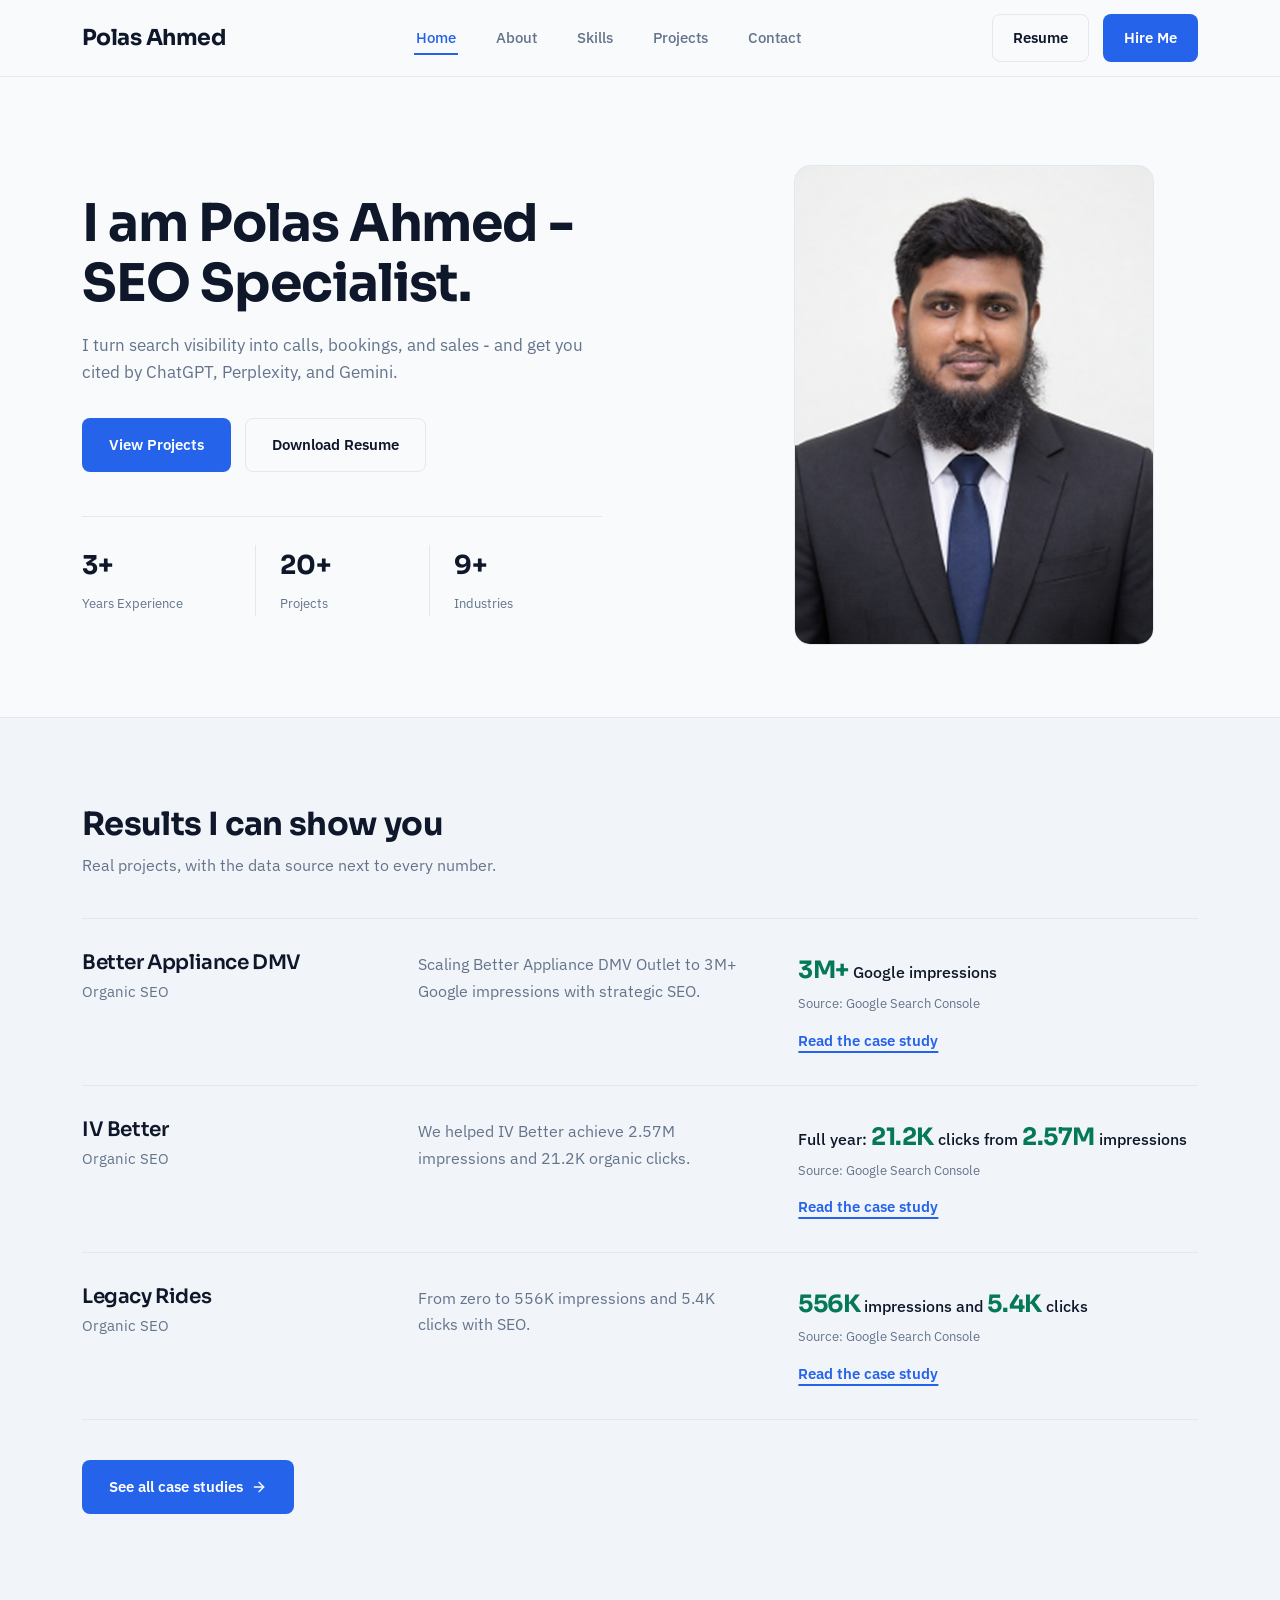
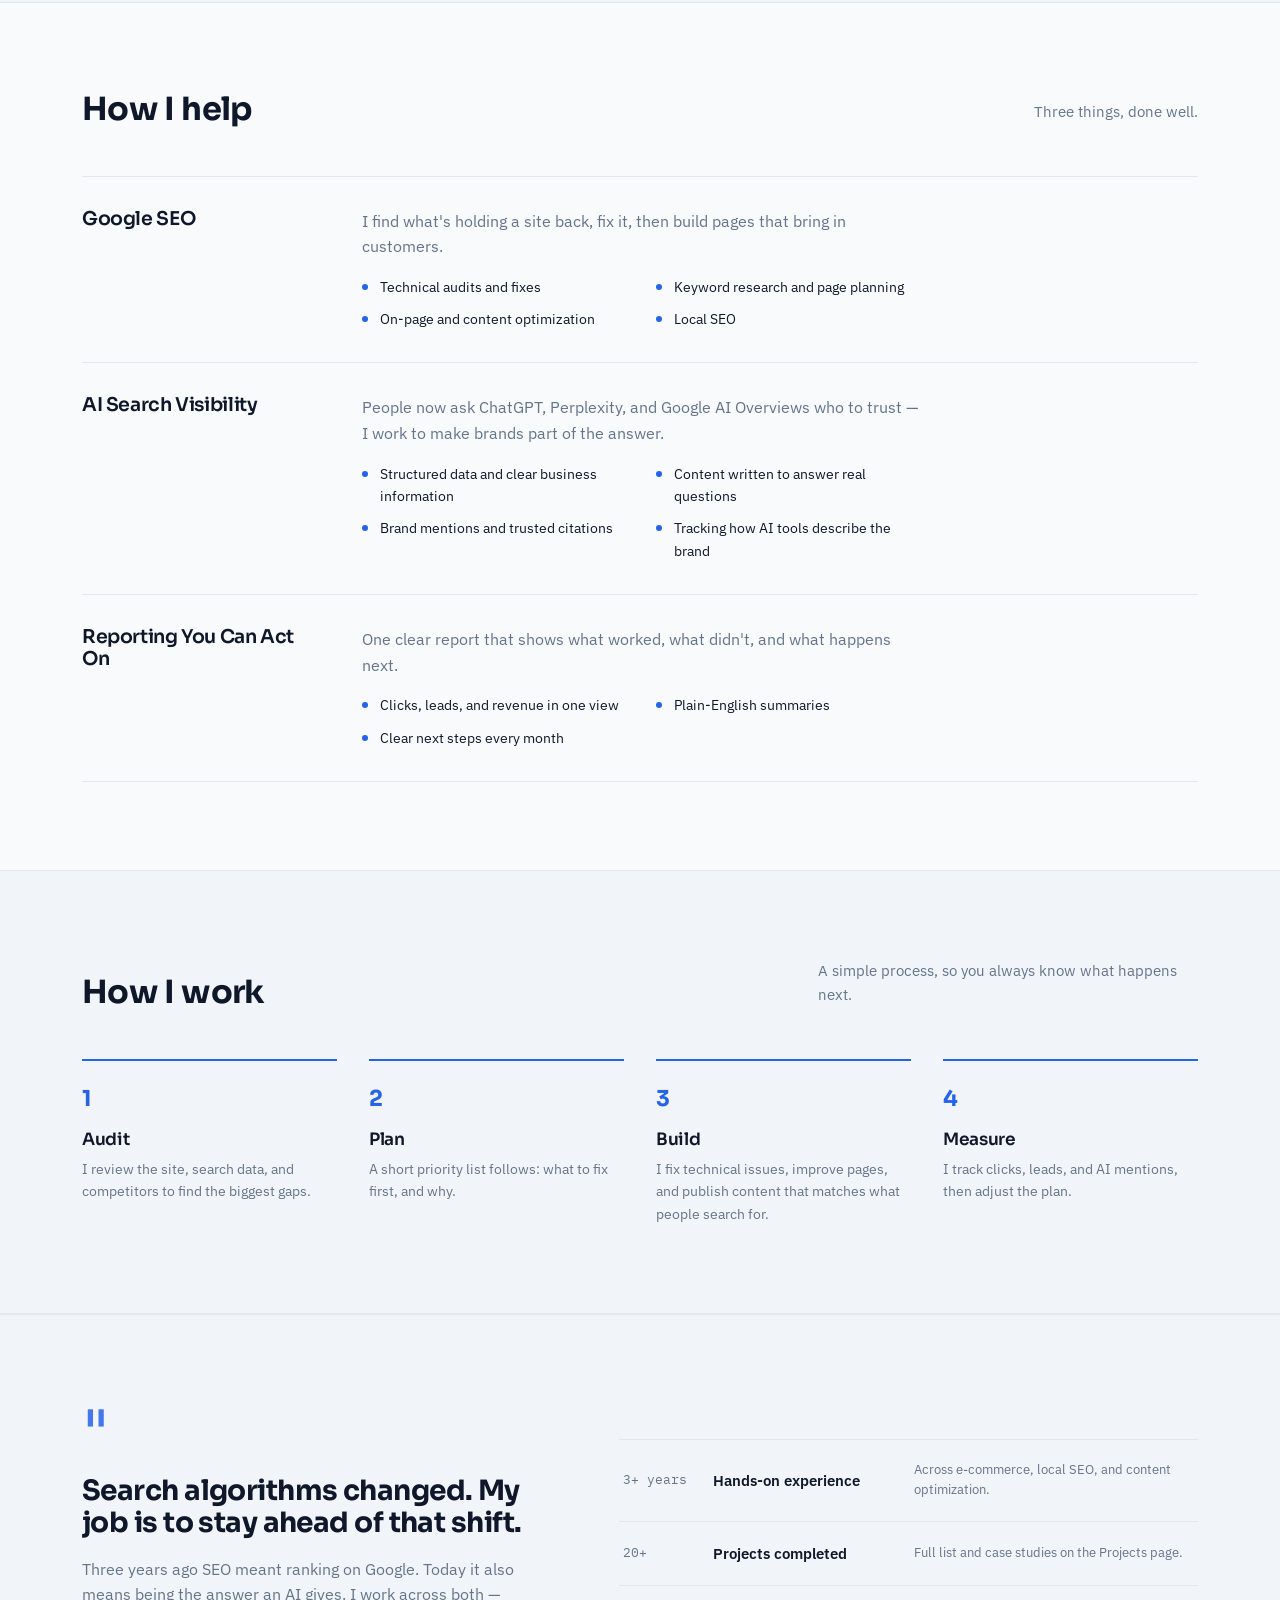
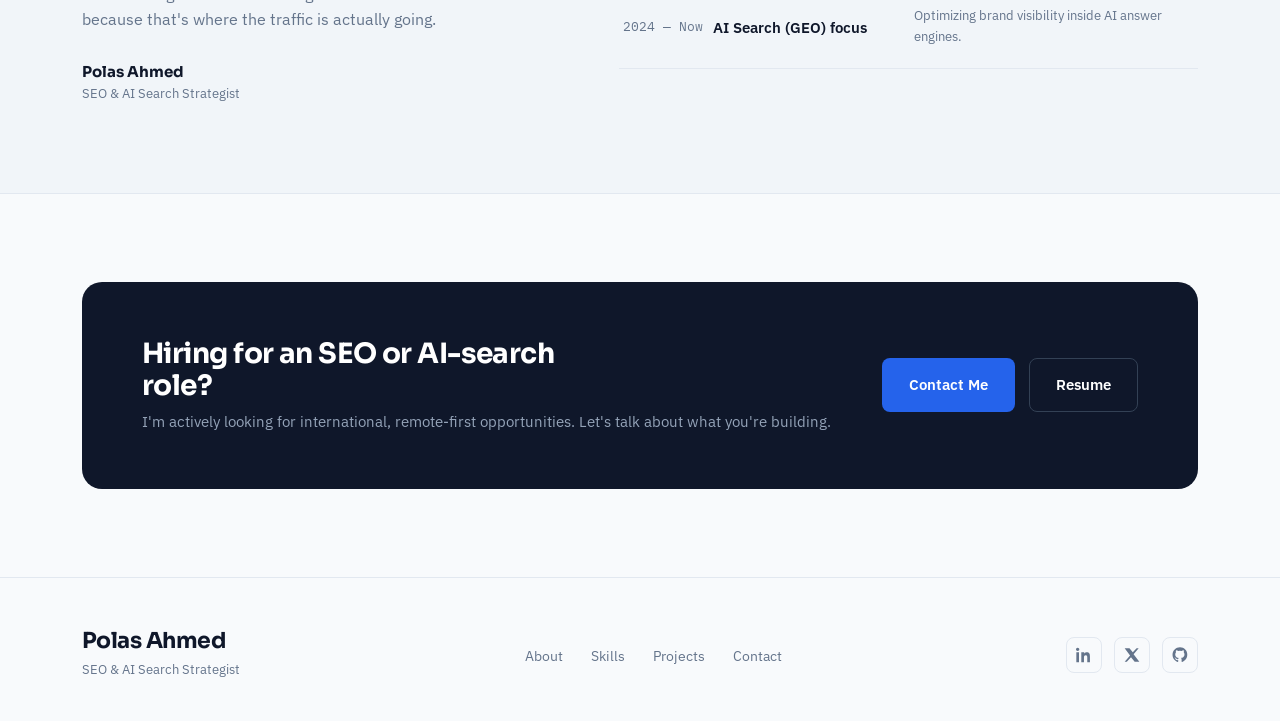
==== index.html @ ce1b28e8 "Decrease font size of lead paragraph in hero section" ====
<!DOCTYPE html>
<html lang="en">
<head>
<meta charset="UTF-8">
<meta name="viewport" content="width=device-width, initial-scale=1.0">
<title>Polas Ahmed — SEO &amp; AI Search Strategist</title>
<meta name="description" content="Polas Ahmed — SEO &amp; AI Search Visibility Strategist. 3+ years, 20+ projects across organic search and AI-tool discoverability.">
<link rel="preconnect" href="https://fonts.googleapis.com">
<link rel="preconnect" href="https://fonts.gstatic.com" crossorigin>
<link href="https://fonts.googleapis.com/css2?family=Sora:wght@400;500;600;700;800&family=IBM+Plex+Sans:wght@400;500;600&family=IBM+Plex+Mono:wght@500&display=swap" rel="stylesheet">
<style>
  
  :root{
    --bg:#F8FAFC;
    --card:#FFFFFF;
    --heading:#0F172A;
    --body:#64748B;
    --blue:#2563EB;
    --blue-hover:#1D4ED8;
    --green:#10B981;
    --border:#E2E8F0;
    --muted:#F1F5F9;
  }
  *{margin:0;padding:0;box-sizing:border-box;}
  html{scroll-behavior:smooth;}
  body{
    background:var(--bg);
    color:var(--body);
    font-family:'IBM Plex Sans', -apple-system, sans-serif;
    font-size:16px;
    line-height:1.6;
    -webkit-font-smoothing:antialiased;
  }
  h1,h2,h3,h4{
    font-family:'Sora', sans-serif;
    color:var(--heading);
    line-height:1.15;
    letter-spacing:-0.02em;
  }
  a{color:inherit;text-decoration:none;}
  img{max-width:100%;display:block;}
  .wrap{max-width:1180px;margin:0 auto;padding:0 32px;}
  ::selection{background:var(--blue);color:#fff;}
  a:focus-visible, button:focus-visible{
    outline:2px solid var(--blue);
    outline-offset:3px;
    border-radius:2px;
  }
  @media (prefers-reduced-motion: reduce){
    *{animation-duration:0.01ms !important; transition-duration:0.01ms !important;}
  }

  /* ---------- NAV ---------- */
  header{
    position:sticky; top:0; z-index:50;
    background:rgba(248,250,252,0.92);
    backdrop-filter:blur(8px);
    border-bottom:1px solid var(--border);
  }
  nav.wrap{
    display:flex; align-items:center; justify-content:space-between;
    height:76px;
  }
  /* Logo: transparent wordmark, no background */
  .logo{
    font-family:'Sora', sans-serif;
    font-weight:700;
    font-size:22px;
    letter-spacing:-0.025em;
    line-height:1;
    color:var(--heading);
    background:transparent;
    white-space:nowrap;
  }
  .nav-links{
    display:flex; align-items:center; gap:36px;
    list-style:none;
  }
  .nav-links a{
    font-size:14.5px;
    font-weight:500;
    color:var(--body);
    padding:6px 2px;
    border-bottom:2px solid transparent;
    transition:color .15s ease, border-color .15s ease;
  }
  .nav-links a:hover{color:var(--heading);}
  .nav-links a.active{color:var(--blue); border-bottom-color:var(--blue);}
  .nav-cta{
    display:flex; align-items:center; gap:14px;
  }
  .btn{
    display:inline-flex; align-items:center; gap:8px;
    font-family:'IBM Plex Sans', sans-serif;
    font-weight:600;
    font-size:14.5px;
    padding:11px 20px;
    border-radius:8px;
    border:1px solid transparent;
    cursor:pointer;
    transition:background .15s ease, border-color .15s ease, color .15s ease, transform .1s ease;
    white-space:nowrap;
  }
  .btn:active{transform:translateY(1px);}
  .btn-primary{background:var(--blue); color:#fff;}
  .btn-primary:hover{background:var(--blue-hover);}
  .btn-ghost{background:transparent; color:var(--heading); border-color:var(--border);}
  .btn-ghost:hover{border-color:var(--blue); color:var(--blue);}
  .mobile-toggle{display:none;}

  /* ---------- HERO ---------- */
  .hero{
    padding:88px 0 72px;
    border-bottom:1px solid var(--border);
  }
  .hero-grid{
    display:grid;
    grid-template-columns:1.15fr 0.85fr;
    gap:64px;
    align-items:center;
  }
  .hero h1{
    font-size:52px;
    font-weight:700;
    margin-bottom:18px;
  }
  .hero h1 .accent{color:var(--blue);}
  .hero-role{
    font-family:'IBM Plex Mono', monospace;
    font-size:16px;
    font-weight:500;
    color:var(--blue);
    margin-bottom:20px;
    display:flex; align-items:center; gap:10px;
  }
  .hero-role .sep{color:var(--border);}
  .hero p.lead{
    font-size:17px;
    color:var(--body);
    max-width:520px;
    margin-bottom:32px;
  }
  .hero p.lead strong{color:var(--heading); font-weight:600;}
  .hero-actions{
    display:flex; align-items:center; gap:14px;
    margin-bottom:44px;
  }
  .btn-lg{padding:14px 26px; font-size:15px;}

  .hero-stats{
    display:grid;
    grid-template-columns:repeat(3,1fr);
    border-top:1px solid var(--border);
    padding-top:28px;
    max-width:520px;
  }
  .stat + .stat{border-left:1px solid var(--border); padding-left:24px;}
  .stat{padding-right:24px;}
  .stat .num{
    font-family:'Sora', sans-serif;
    font-size:26px;
    font-weight:700;
    color:var(--heading);
    display:block;
    margin-bottom:4px;
  }
  .stat .label{font-size:12.5px; color:var(--body); line-height:1.4;}

  /* hero photo */
  .hero-photo-wrap{
    justify-self:center;
    width:100%;
    max-width:360px;
  }
  .photo-frame{
    border-radius:16px;
    overflow:hidden;
    border:1px solid var(--border);
    background:var(--muted);
    aspect-ratio:3/4;
  }
  .photo-frame img{
    width:100%; height:100%;
    object-fit:cover;
    object-position:center top;
  }

  /* ---------- CASE STUDIES (under hero) ---------- */
  .case-studies{
    background:var(--muted);
    border-bottom:1px solid var(--border);
    --metric:#047857;
  }
  .cs-head{margin-bottom:40px;}
  .cs-head h2{font-size:32px; font-weight:700; margin-bottom:10px;}
  .cs-head p{font-size:16px; color:var(--body);}
  .cs-list{list-style:none; border-bottom:1px solid var(--border);}
  .cs-row{
    display:grid;
    grid-template-columns:minmax(0,1fr) minmax(0,1.15fr) minmax(0,1.35fr);
    gap:40px;
    align-items:start;
    padding:32px 0;
    border-top:1px solid var(--border);
  }
  .cs-company h3{font-size:20px; font-weight:600; margin-bottom:6px;}
  .cs-company p{font-size:14.5px; color:var(--body);}
  .cs-desc{font-size:16px; line-height:1.65; color:var(--body); max-width:400px;}
  .cs-metric{font-size:16px; line-height:1.6; font-weight:500; color:var(--heading);}
  .cs-metric strong{
    font-family:'Sora', sans-serif;
    font-size:24px;
    font-weight:700;
    letter-spacing:-0.02em;
    color:var(--metric);
  }
  .cs-source{font-size:13px; color:var(--body); margin-top:4px;}
  .cs-link{
    display:inline-block;
    margin-top:14px;
    font-size:14.5px; font-weight:600;
    color:var(--blue);
    text-decoration:underline;
    text-decoration-thickness:1.5px;
    text-underline-offset:5px;
    transition:color .15s ease;
  }
  .cs-link:hover{color:var(--blue-hover);}
  .cs-cta{margin-top:40px;}
  .cs-cta .btn svg{width:16px; height:16px; transition:transform .15s ease;}
  .cs-cta .btn:hover svg{transform:translateX(3px);}
  @media (max-width:900px){
    .cs-row{grid-template-columns:1fr; gap:14px; padding:28px 0;}
    .cs-desc{max-width:none;}
    .cs-cta .btn{width:100%; justify-content:center;}
  }

  /* ---------- HOW I HELP ---------- */
  .help-list{list-style:none; border-bottom:1px solid var(--border);}
  .help-row{
    display:grid;
    grid-template-columns:minmax(0,240px) minmax(0,1fr);
    gap:40px;
    padding:32px 0;
    border-top:1px solid var(--border);
  }
  .help-row h3{font-size:19px; font-weight:600;}
  .help-desc{font-size:15.5px; color:var(--body); line-height:1.65; margin-bottom:16px; max-width:560px;}
  .help-bullets{
    list-style:none;
    display:grid;
    grid-template-columns:repeat(2,minmax(0,1fr));
    gap:10px 28px;
    max-width:560px;
  }
  .help-bullets li{
    font-size:14px; color:var(--heading);
    position:relative; padding-left:18px;
  }
  .help-bullets li::before{
    content:"";
    position:absolute; left:0; top:8px;
    width:6px; height:6px; border-radius:50%;
    background:var(--blue);
  }

  /* ---------- HOW I WORK ---------- */
  .process-grid{
    display:grid;
    grid-template-columns:repeat(4,1fr);
    gap:32px;
  }
  .process-step{
    border-top:2px solid var(--blue);
    padding-top:20px;
  }
  .pstep-num{
    font-family:'Sora', sans-serif;
    font-size:22px; font-weight:700;
    color:var(--blue);
    display:block;
    margin-bottom:14px;
  }
  .process-step h3{font-size:17px; font-weight:600; margin-bottom:8px;}
  .process-step p{font-size:14px; color:var(--body); line-height:1.6;}

  @media (max-width:900px){
    .help-row{grid-template-columns:1fr; gap:14px;}
    .help-bullets{grid-template-columns:1fr;}
    .process-grid{grid-template-columns:repeat(2,1fr); gap:28px 32px;}
  }
  @media (max-width:560px){
    .process-grid{grid-template-columns:1fr; gap:28px;}
  }

  /* ---------- SECTION SHARED ---------- */
  section{padding:88px 0;}
  .section-muted{background:var(--muted); border-top:1px solid var(--border); border-bottom:1px solid var(--border);}
  .section-head{
    display:flex; justify-content:space-between; align-items:flex-end;
    gap:32px; margin-bottom:48px;
  }
  .section-head h2{font-size:32px; font-weight:700; max-width:520px;}
  .section-head p{font-size:15px; max-width:380px; padding-bottom:4px;}
  .kicker{
    font-size:13px; font-weight:600; color:var(--blue);
    margin-bottom:10px; display:block;
  }

  /* ---------- WHAT I DO ---------- */
  .capabilities{
    display:grid;
    grid-template-columns:repeat(3,1fr);
    gap:1px;
    background:var(--border);
    border:1px solid var(--border);
    border-radius:14px;
    overflow:hidden;
  }
  .cap-card{
    background:var(--card);
    padding:32px 28px;
  }
  .cap-card .cap-icon{
    width:42px; height:42px;
    border-radius:9px;
    background:var(--muted);
    display:flex; align-items:center; justify-content:center;
    margin-bottom:20px;
  }
  .cap-card .cap-icon svg{width:20px; height:20px; color:var(--blue);}
  .cap-card h3{font-size:18px; font-weight:600; margin-bottom:10px;}
  .cap-card p{font-size:14.5px; line-height:1.65;}
  .cap-card .cap-tags{
    display:flex; flex-wrap:wrap; gap:8px;
    margin-top:18px;
  }
  .cap-tag{
    font-size:12px; font-weight:500;
    color:var(--blue);
    background:rgba(37,99,235,0.07);
    padding:5px 10px;
    border-radius:6px;
  }

  /* ---------- RESULTS ---------- */
  .results-grid{
    display:grid;
    grid-template-columns:repeat(4,1fr);
    gap:20px;
  }
  .result-card{
    background:var(--card);
    border:1px solid var(--border);
    border-radius:14px;
    padding:28px 24px;
  }
  .result-card .rnum{
    font-family:'Sora',sans-serif;
    font-size:30px;
    font-weight:700;
    color:var(--green);
    margin-bottom:6px;
  }
  .result-card .rnum.tbd{
    color:var(--body);
    font-size:15px;
    font-weight:500;
    font-family:'IBM Plex Mono', monospace;
  }
  .result-card .rlabel{font-size:13.5px; color:var(--heading); font-weight:600; margin-bottom:4px;}
  .result-card .rsub{font-size:12.5px; color:var(--body);}
  .results-note{
    margin-top:24px;
    font-size:13px;
    color:var(--body);
    display:flex; align-items:center; gap:8px;
    border-top:1px dashed var(--border);
    padding-top:20px;
  }
  .results-note svg{width:15px; height:15px; flex-shrink:0; color:var(--body);}

  /* ---------- PROJECTS PREVIEW ---------- */
  .projects-grid{
    display:grid;
    grid-template-columns:repeat(3,1fr);
    gap:24px;
  }
  .project-card{
    background:var(--card);
    border:1px solid var(--border);
    border-radius:14px;
    overflow:hidden;
    transition:border-color .15s ease;
  }
  .project-card:hover{border-color:#CBD5E1;}
  .project-thumb{
    height:140px;
    background:var(--muted);
    display:flex; align-items:center; justify-content:center;
    border-bottom:1px solid var(--border);
    position:relative;
  }
  .project-thumb .ptype{
    font-family:'IBM Plex Mono', monospace;
    font-size:11.5px;
    color:var(--body);
    position:absolute;
    top:14px; left:16px;
    background:var(--card);
    border:1px solid var(--border);
    padding:4px 9px;
    border-radius:6px;
  }
  .project-thumb .pmetric{
    font-family:'Sora',sans-serif;
    font-size:34px;
    font-weight:700;
    color:var(--green);
  }
  .project-body{padding:22px 22px 24px;}
  .project-body h3{font-size:16.5px; font-weight:600; margin-bottom:8px;}
  .project-body p{font-size:13.5px; margin-bottom:14px;}
  .project-link{
    font-size:13.5px; font-weight:600; color:var(--blue);
    display:inline-flex; align-items:center; gap:6px;
  }
  .project-link svg{width:13px; height:13px; transition:transform .15s ease;}
  .project-card:hover .project-link svg{transform:translateX(3px);}

  /* ---------- ABOUT TEASER ---------- */
  .about-teaser{
    display:grid;
    grid-template-columns:0.9fr 1.1fr;
    gap:64px;
    align-items:center;
  }
  .about-teaser .quote-mark{
    font-family:'Sora',sans-serif;
    font-size:64px;
    color:var(--blue);
    line-height:1;
    margin-bottom:8px;
    opacity:0.85;
  }
  .about-teaser h2{font-size:28px; margin-bottom:18px;}
  .about-teaser p{font-size:15.5px; margin-bottom:16px; max-width:480px;}
  .signature-line{
    display:flex; align-items:center; gap:14px;
    margin-top:28px;
  }
  .signature-line .sname{font-family:'Sora',sans-serif; font-weight:700; color:var(--heading); font-size:15px;}
  .signature-line .srole{font-size:13px; color:var(--body);}
  .credential-list{
    display:flex; flex-direction:column; gap:0;
    border-top:1px solid var(--border);
  }
  .credential-item{
    display:flex; justify-content:space-between; align-items:center;
    padding:20px 4px;
    border-bottom:1px solid var(--border);
  }
  .credential-item .cyear{
    font-family:'IBM Plex Mono', monospace;
    font-size:13px; color:var(--body);
    width:90px; flex-shrink:0;
  }
  .credential-item .ctitle{font-size:14.5px; font-weight:600; color:var(--heading); flex:1;}
  .credential-item .cdesc{font-size:13px; color:var(--body); flex:1.4;}

  /* ---------- CTA BAND ---------- */
  .cta-band{
    background:var(--heading);
    border-radius:20px;
    padding:56px 60px;
    display:flex; justify-content:space-between; align-items:center;
    gap:40px;
  }
  .cta-band h2{color:#fff; font-size:28px; max-width:420px; margin-bottom:8px;}
  .cta-band p{color:#94A3B8; font-size:14.5px;}
  .cta-band-right{display:flex; gap:14px; flex-shrink:0;}
  .btn-on-dark{background:var(--blue); color:#fff;}
  .btn-on-dark:hover{background:var(--blue-hover);}
  .btn-outline-dark{background:transparent; color:#fff; border-color:#334155;}
  .btn-outline-dark:hover{border-color:#64748B;}

  /* ---------- FOOTER ---------- */
  footer{padding:52px 0 40px; border-top:1px solid var(--border);}
  .footer-grid{
    display:flex; justify-content:space-between; align-items:center;
    flex-wrap:wrap; gap:20px;
  }
  .footer-left .logo{display:inline-block; margin-bottom:8px;}
  .footer-left p{font-size:13px;}
  .footer-links{display:flex; gap:28px; list-style:none;}
  .footer-links a{font-size:13.5px; color:var(--body); transition:color .15s ease;}
  .footer-links a:hover{color:var(--blue);}
  .footer-social{display:flex; gap:12px;}
  .footer-social a{
    width:36px; height:36px;
    border:1px solid var(--border);
    border-radius:8px;
    display:flex; align-items:center; justify-content:center;
    transition:border-color .15s ease, color .15s ease;
    color:var(--body);
  }
  .footer-social a:hover{border-color:var(--blue); color:var(--blue);}
  .footer-social svg{width:16px; height:16px;}

  /* ---------- RESPONSIVE ---------- */
  @media (max-width:900px){
    .hero-grid{grid-template-columns:1fr; gap:48px;}
    .hero-photo-wrap{order:-1; max-width:280px;}
    .hero h1{font-size:38px;}
    .nav-links{display:none;}
    .capabilities{grid-template-columns:1fr;}
    .results-grid{grid-template-columns:repeat(2,1fr);}
    .projects-grid{grid-template-columns:1fr;}
    .about-teaser{grid-template-columns:1fr;}
    .cta-band{flex-direction:column; text-align:center; padding:44px 28px;}
    .section-head{flex-direction:column; align-items:flex-start;}
    .credential-item{flex-direction:column; align-items:flex-start; gap:6px;}
    .credential-item .cyear{width:auto;}
  }
  @media (max-width:560px){
    .wrap{padding:0 20px;}
    .hero{padding:56px 0 48px;}
    .hero h1{font-size:32px;}
    .hero-actions{flex-direction:column; align-items:stretch;}
    .hero-stats{grid-template-columns:1fr; gap:16px;}
    .stat{border-left:none !important; padding-left:0 !important; padding-right:0; border-bottom:1px solid var(--border); padding-bottom:16px;}
    .stat:last-child{border-bottom:none;}
    section{padding:56px 0;}
    .logo{font-size:20px;}
    .nav-cta .btn-ghost{display:none;}
  }
</style>
</head>
<body>

<header>
  <nav class="wrap">
    <a href="index.html" class="logo" aria-label="Polas Ahmed — home">Polas Ahmed</a>
    <ul class="nav-links">
      <li><a href="index.html" class="active">Home</a></li>
      <li><a href="about.html">About</a></li>
      <li><a href="skills.html">Skills</a></li>
      <li><a href="projects.html">Projects</a></li>
      <li><a href="contact.html">Contact</a></li>
    </ul>
    <div class="nav-cta">
      <a href="resume.pdf" class="btn btn-ghost" download>Resume</a>
      <a href="contact.html" class="btn btn-primary">Hire Me</a>
    </div>
  </nav>
</header>

<main>
  <!-- ================= HERO ================= -->
  <section class="hero">
    <div class="wrap hero-grid">
      <div class="hero-copy">
        <h1>I am Polas Ahmed - SEO Specialist.</h1>
        <p class="lead"> I turn search visibility into calls, bookings, and sales - and get you cited by ChatGPT, Perplexity, and Gemini.</p>
        <div class="hero-actions">
          <a href="projects.html" class="btn btn-primary btn-lg">View Projects</a>
          <a href="resume.pdf" class="btn btn-ghost btn-lg" download>Download Resume</a>
        </div>
        <div class="hero-stats">
          <div class="stat">
            <span class="num">3+</span>
            <span class="label">Years Experience</span>
          </div>
          <div class="stat">
            <span class="num">20+</span>
            <span class="label">Projects</span>
          </div>
          <div class="stat">
            <span class="num">9+</span>
            <span class="label">Industries</span>
          </div>
        </div>
      </div>

      <div class="hero-photo-wrap">
        <div class="photo-frame">
          <img src="[data-uri]" width="462" height="618" alt="Polas Ahmed, SEO and AI Search Strategist">
        </div>
      </div>
    </div>
  </section>

  <!-- ================= CASE STUDIES ================= -->
  <section class="case-studies" id="case-studies">
    <div class="wrap">
      <div class="cs-head">
        <h2>Results I can show you</h2>
        <p>Real projects, with the data source next to every number.</p>
      </div>
      <ul class="cs-list">
        <li class="cs-row">
          <div class="cs-company">
            <h3>Better Appliance DMV</h3>
            <p>Organic SEO</p>
          </div>
          <p class="cs-desc">Scaling Better Appliance DMV Outlet to 3M+ Google impressions with strategic SEO.</p>
          <div class="cs-metrics">
            <p class="cs-metric"><strong>3M+</strong> Google impressions</p>
            <p class="cs-source">Source: Google Search Console</p>
            <a href="case-study-better-appliance-dmv/" class="cs-link" aria-label="Read the Better Appliance DMV case study">Read the case study</a>
          </div>
        </li>
        <li class="cs-row">
          <div class="cs-company">
            <h3>IV Better</h3>
            <p>Organic SEO</p>
          </div>
          <p class="cs-desc">We helped IV Better achieve 2.57M impressions and 21.2K organic clicks.</p>
          <div class="cs-metrics">
            <p class="cs-metric">Full year: <strong>21.2K</strong> clicks from <strong>2.57M</strong> impressions</p>
            <p class="cs-source">Source: Google Search Console</p>
            <a href="case-study-iv-better/" class="cs-link" aria-label="Read the IV Better case study">Read the case study</a>
          </div>
        </li>
        <li class="cs-row">
          <div class="cs-company">
            <h3>Legacy Rides</h3>
            <p>Organic SEO</p>
          </div>
          <p class="cs-desc">From zero to 556K impressions and 5.4K clicks with SEO.</p>
          <div class="cs-metrics">
            <p class="cs-metric"><strong>556K</strong> impressions and <strong>5.4K</strong> clicks</p>
            <p class="cs-source">Source: Google Search Console</p>
            <a href="case-study-legacy-rides/" class="cs-link" aria-label="Read the Legacy Rides case study">Read the case study</a>
          </div>
        </li>
      </ul>
      <div class="cs-cta">
        <a href="projects.html" class="btn btn-primary btn-lg">See all case studies <svg viewBox="0 0 24 24" fill="none" stroke="currentColor" stroke-width="2" stroke-linecap="round" stroke-linejoin="round" aria-hidden="true"><line x1="5" y1="12" x2="19" y2="12"></line><polyline points="12 5 19 12 12 19"></polyline></svg></a>
      </div>
    </div>
  </section>

  <!-- ================= HOW I HELP ================= -->
  <section id="how-i-help">
    <div class="wrap">
      <div class="section-head">
        <h2>How I help</h2>
        <p>Three things, done well.</p>
      </div>
      <ul class="help-list">
        <li class="help-row">
          <h3>Google SEO</h3>
          <div>
            <p class="help-desc">I find what's holding a site back, fix it, then build pages that bring in customers.</p>
            <ul class="help-bullets">
              <li>Technical audits and fixes</li>
              <li>Keyword research and page planning</li>
              <li>On-page and content optimization</li>
              <li>Local SEO</li>
            </ul>
          </div>
        </li>
        <li class="help-row">
          <h3>AI Search Visibility</h3>
          <div>
            <p class="help-desc">People now ask ChatGPT, Perplexity, and Google AI Overviews who to trust — I work to make brands part of the answer.</p>
            <ul class="help-bullets">
              <li>Structured data and clear business information</li>
              <li>Content written to answer real questions</li>
              <li>Brand mentions and trusted citations</li>
              <li>Tracking how AI tools describe the brand</li>
            </ul>
          </div>
        </li>
        <li class="help-row">
          <h3>Reporting You Can Act On</h3>
          <div>
            <p class="help-desc">One clear report that shows what worked, what didn't, and what happens next.</p>
            <ul class="help-bullets">
              <li>Clicks, leads, and revenue in one view</li>
              <li>Plain-English summaries</li>
              <li>Clear next steps every month</li>
            </ul>
          </div>
        </li>
      </ul>
    </div>
  </section>

  <!-- ================= HOW I WORK ================= -->
  <section class="section-muted" id="how-i-work">
    <div class="wrap">
      <div class="section-head">
        <h2>How I work</h2>
        <p>A simple process, so you always know what happens next.</p>
      </div>
      <div class="process-grid">
        <div class="process-step">
          <span class="pstep-num">1</span>
          <h3>Audit</h3>
          <p>I review the site, search data, and competitors to find the biggest gaps.</p>
        </div>
        <div class="process-step">
          <span class="pstep-num">2</span>
          <h3>Plan</h3>
          <p>A short priority list follows: what to fix first, and why.</p>
        </div>
        <div class="process-step">
          <span class="pstep-num">3</span>
          <h3>Build</h3>
          <p>I fix technical issues, improve pages, and publish content that matches what people search for.</p>
        </div>
        <div class="process-step">
          <span class="pstep-num">4</span>
          <h3>Measure</h3>
          <p>I track clicks, leads, and AI mentions, then adjust the plan.</p>
        </div>
      </div>
    </div>
  </section>

  <!-- ================= ABOUT TEASER ================= -->
  <section class="section-muted">
    <div class="wrap about-teaser">
      <div>
        <div class="quote-mark">"</div>
        <h2>Search algorithms changed. My job is to stay ahead of that shift.</h2>
        <p>Three years ago SEO meant ranking on Google. Today it also means being the answer an AI gives. I work across both — because that's where the traffic is actually going.</p>
        <div class="signature-line">
          <div>
            <div class="sname">Polas Ahmed</div>
            <div class="srole">SEO &amp; AI Search Strategist</div>
          </div>
        </div>
      </div>
      <div class="credential-list">
        <div class="credential-item">
          <span class="cyear">3+ years</span>
          <span class="ctitle">Hands-on experience</span>
          <span class="cdesc">Across e-commerce, local SEO, and content optimization.</span>
        </div>
        <div class="credential-item">
          <span class="cyear">20+</span>
          <span class="ctitle">Projects completed</span>
          <span class="cdesc">Full list and case studies on the Projects page.</span>
        </div>
        <div class="credential-item">
          <span class="cyear">2024 — Now</span>
          <span class="ctitle">AI Search (GEO) focus</span>
          <span class="cdesc">Optimizing brand visibility inside AI answer engines.</span>
        </div>
      </div>
    </div>
  </section>

  <!-- ================= CTA BAND ================= -->
  <section>
    <div class="wrap">
      <div class="cta-band">
        <div>
          <h2>Hiring for an SEO or AI-search role?</h2>
          <p>I'm actively looking for international, remote-first opportunities. Let's talk about what you're building.</p>
        </div>
        <div class="cta-band-right">
          <a href="contact.html" class="btn btn-lg btn-on-dark">Contact Me</a>
          <a href="resume.pdf" class="btn btn-lg btn-outline-dark" download>Resume</a>
        </div>
      </div>
    </div>
  </section>
</main>

<footer>
  <div class="wrap footer-grid">
    <div class="footer-left">
      <a href="index.html" class="logo" aria-label="Polas Ahmed — home">Polas Ahmed</a>
      <p>SEO &amp; AI Search Strategist</p>
    </div>
    <ul class="footer-links">
      <li><a href="about.html">About</a></li>
      <li><a href="skills.html">Skills</a></li>
      <li><a href="projects.html">Projects</a></li>
      <li><a href="contact.html">Contact</a></li>
    </ul>
    <div class="footer-social">
      <a href="#" aria-label="LinkedIn"><svg viewBox="0 0 24 24" fill="currentColor"><path d="M4.98 3.5C4.98 4.88 3.94 6 2.5 6S0 4.88 0 3.5 1.04 1 2.5 1s2.48 1.12 2.48 2.5zM.5 8h4V23h-4V8zM8.5 8h3.8v2.05h.05c.53-1 1.83-2.05 3.77-2.05 4.03 0 4.78 2.65 4.78 6.1V23h-4v-6.9c0-1.65-.03-3.77-2.3-3.77-2.3 0-2.66 1.8-2.66 3.65V23h-4V8z"/></svg></a>
      <a href="#" aria-label="Twitter / X"><svg viewBox="0 0 24 24" fill="currentColor"><path d="M18.9 2H22l-7.6 8.7L23 22h-7l-5.5-6.6L4.2 22H1l8.1-9.3L1 2h7.2l5 6 5.7-6z"/></svg></a>
      <a href="#" aria-label="GitHub"><svg viewBox="0 0 24 24" fill="currentColor"><path d="M12 .5C5.7.5.8 5.4.8 11.7c0 5 3.2 9.2 7.7 10.7.6.1.8-.3.8-.6v-2.2c-3.1.7-3.8-1.3-3.8-1.3-.5-1.3-1.2-1.7-1.2-1.7-1-.7.1-.7.1-.7 1.1.1 1.7 1.1 1.7 1.1 1 1.7 2.6 1.2 3.2.9.1-.7.4-1.2.7-1.5-2.5-.3-5.1-1.2-5.1-5.5 0-1.2.4-2.2 1.1-3-.1-.3-.5-1.5.1-3.1 0 0 .9-.3 3 1.1a10.4 10.4 0 0 1 5.4 0c2.1-1.4 3-1.1 3-1.1.6 1.6.2 2.8.1 3.1.7.8 1.1 1.8 1.1 3 0 4.3-2.6 5.2-5.1 5.5.4.4.8 1.1.8 2.2v3.3c0 .3.2.7.8.6 4.5-1.5 7.7-5.7 7.7-10.7C23.2 5.4 18.3.5 12 .5z"/></svg></a>
    </div>
  </div>
</footer>

</body>
</html>
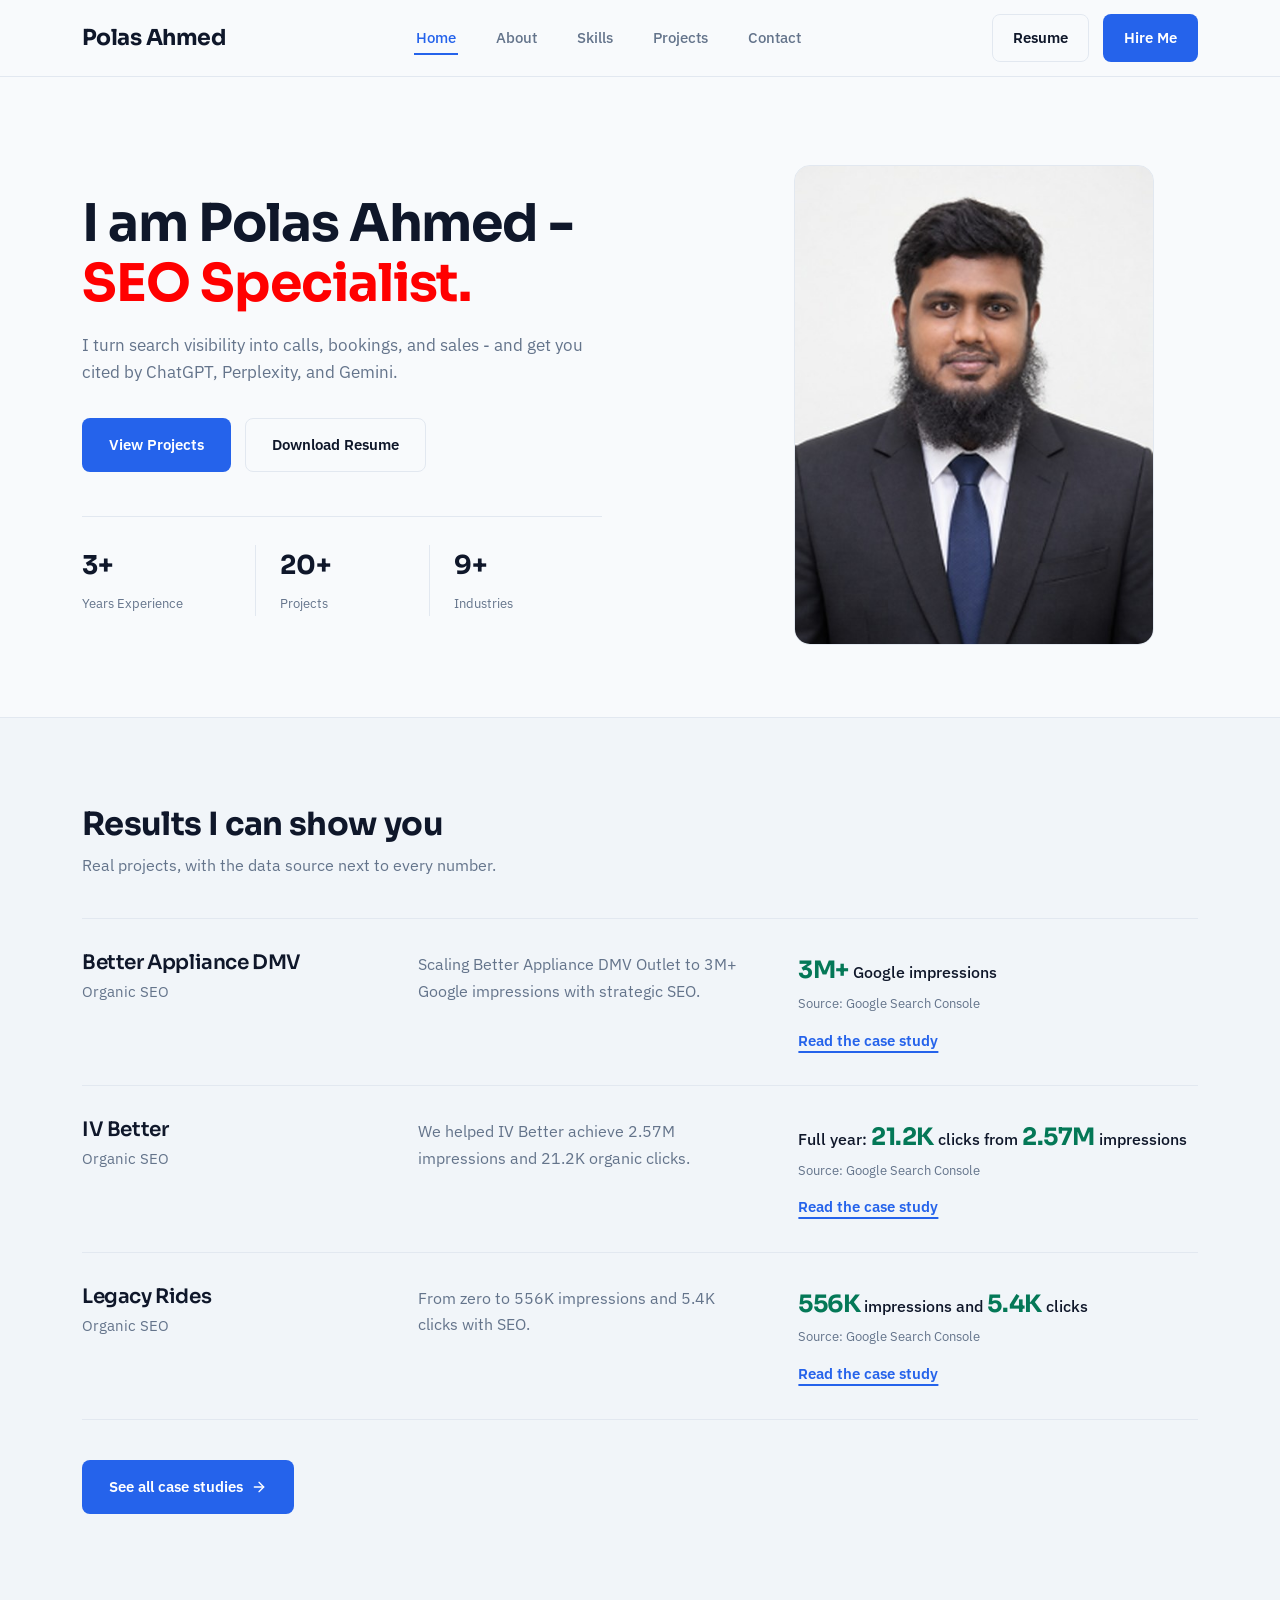
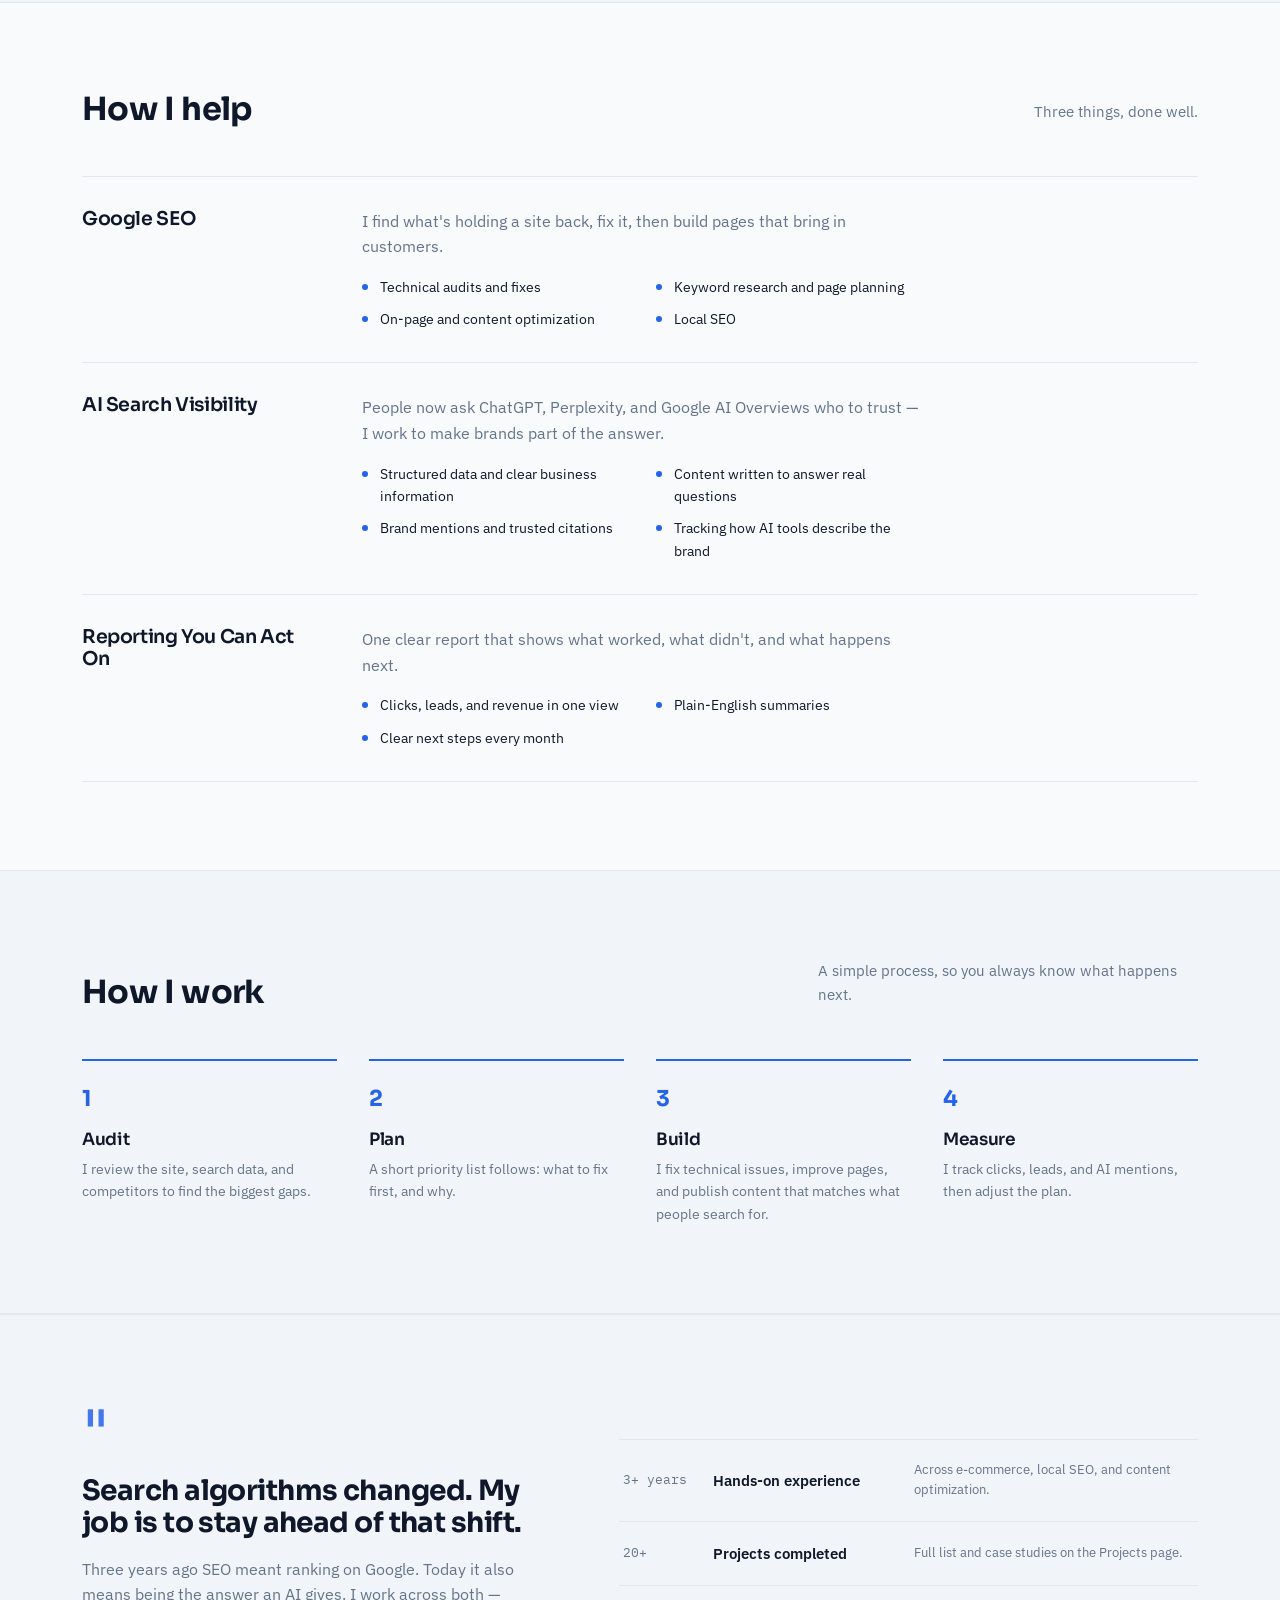
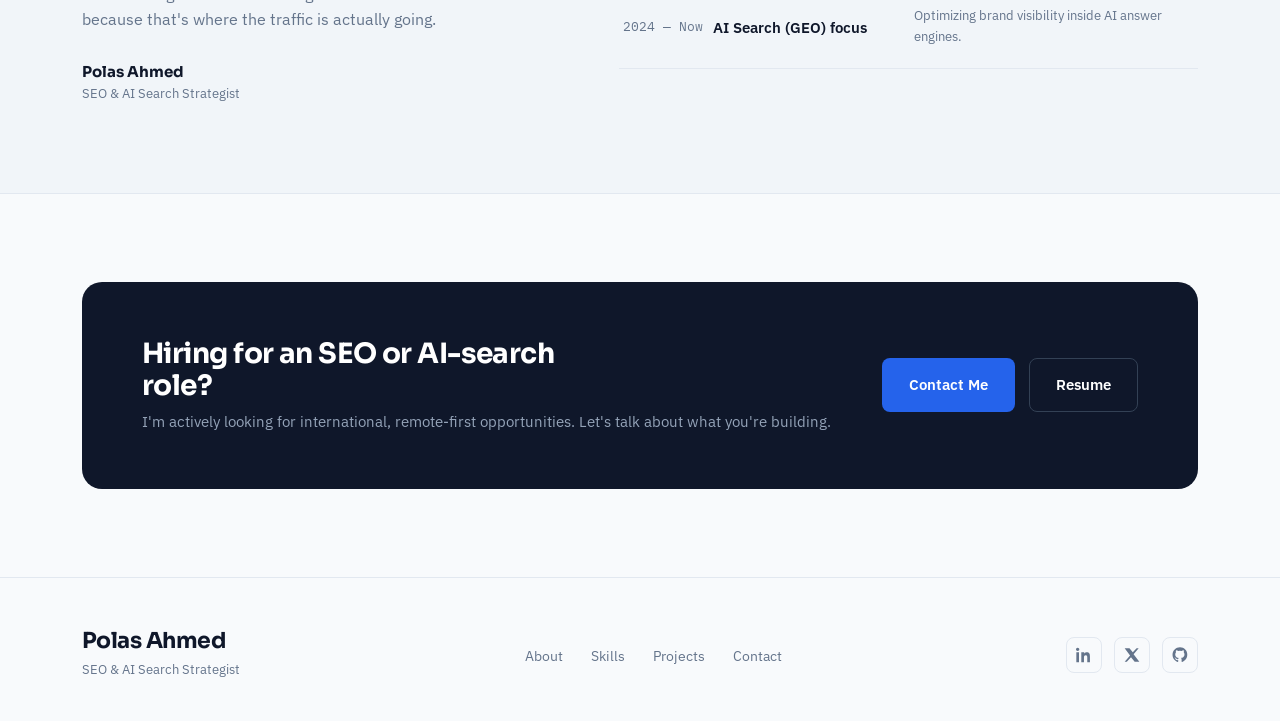
==== commit 45999cbc: "Update index.html" ====
--- a/index.html
+++ b/index.html
@@ -534,6 +534,8 @@
     .logo{font-size:20px;}
     .nav-cta .btn-ghost{display:none;}
   }
+  .dj-polash{
+    color: red;}
 </style>
 </head>
 <body>
@@ -560,7 +562,7 @@
   <section class="hero">
     <div class="wrap hero-grid">
       <div class="hero-copy">
-        <h1>I am Polas Ahmed - SEO Specialist.</h1>
+        <h1>I am Polas Ahmed - <span class="dj-polash" >SEO Specialist. </span></h1>
         <p class="lead"> I turn search visibility into calls, bookings, and sales - and get you cited by ChatGPT, Perplexity, and Gemini.</p>
         <div class="hero-actions">
           <a href="projects.html" class="btn btn-primary btn-lg">View Projects</a>
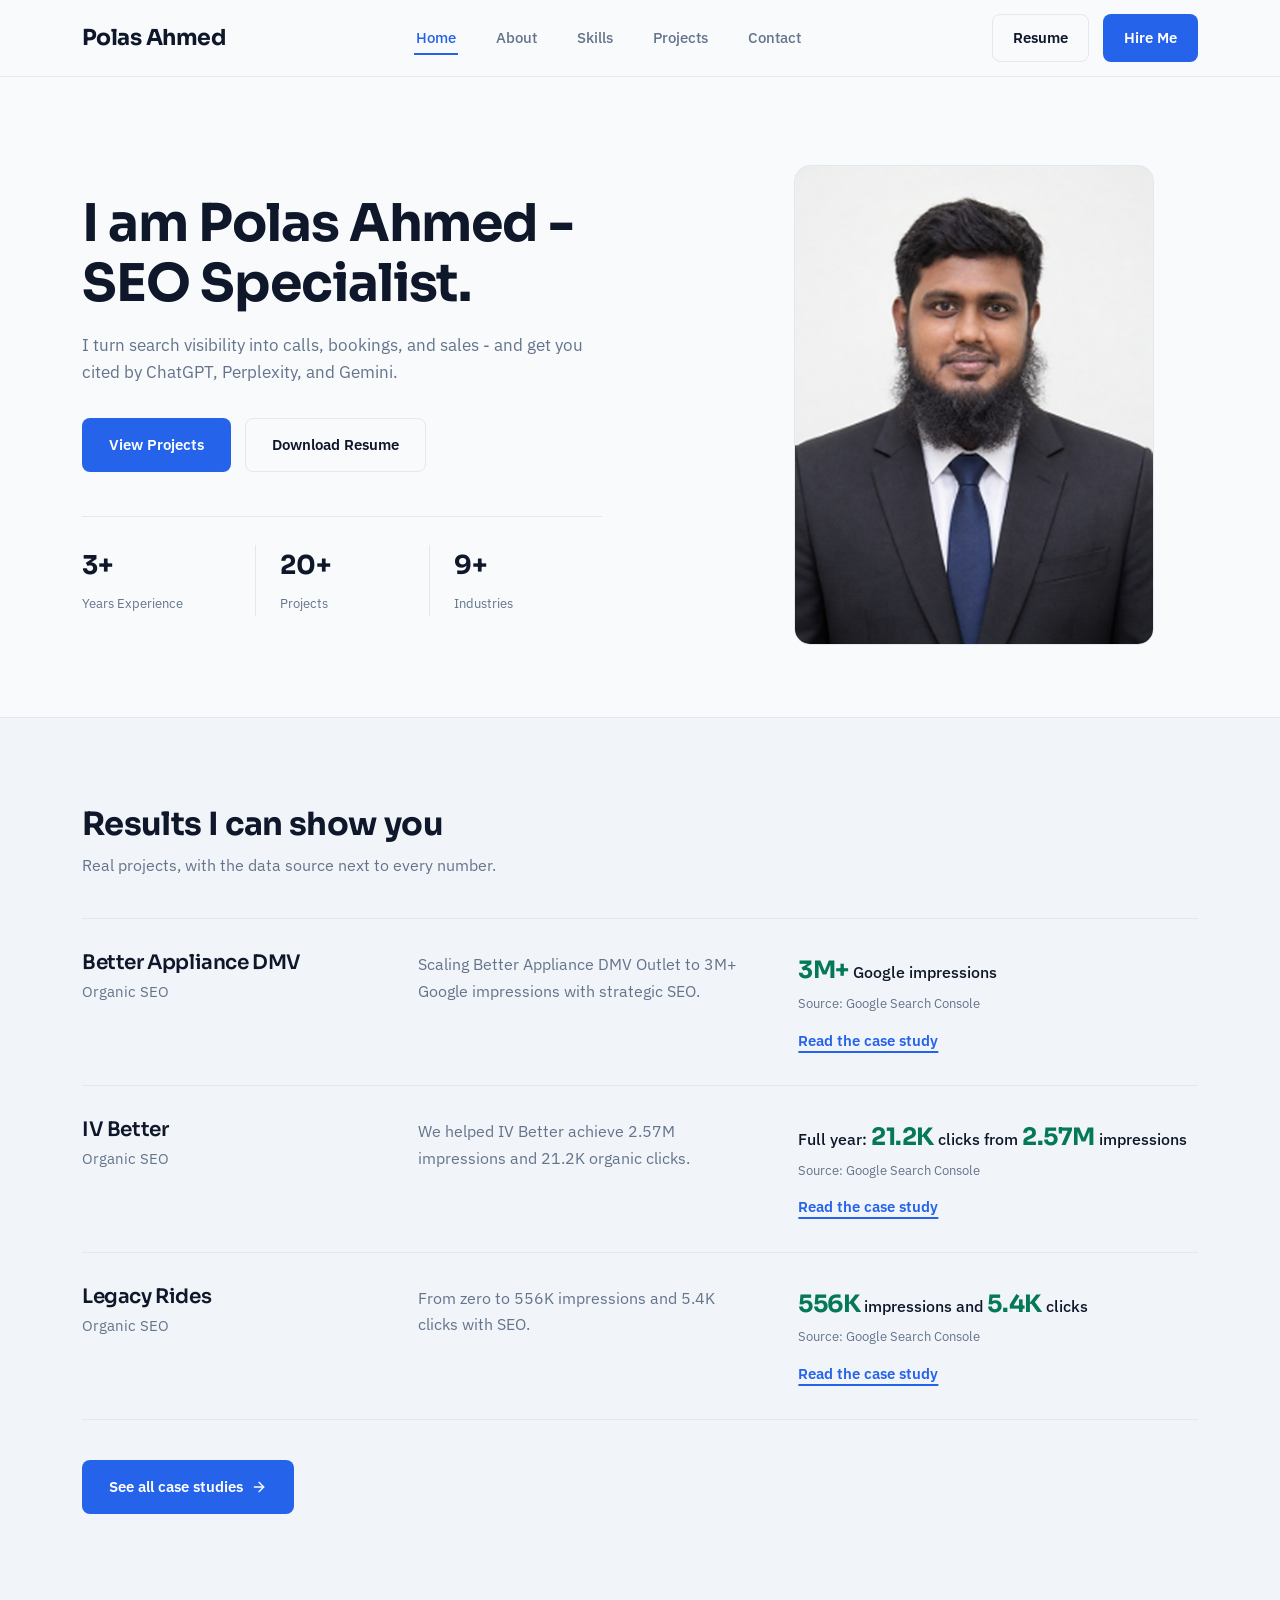
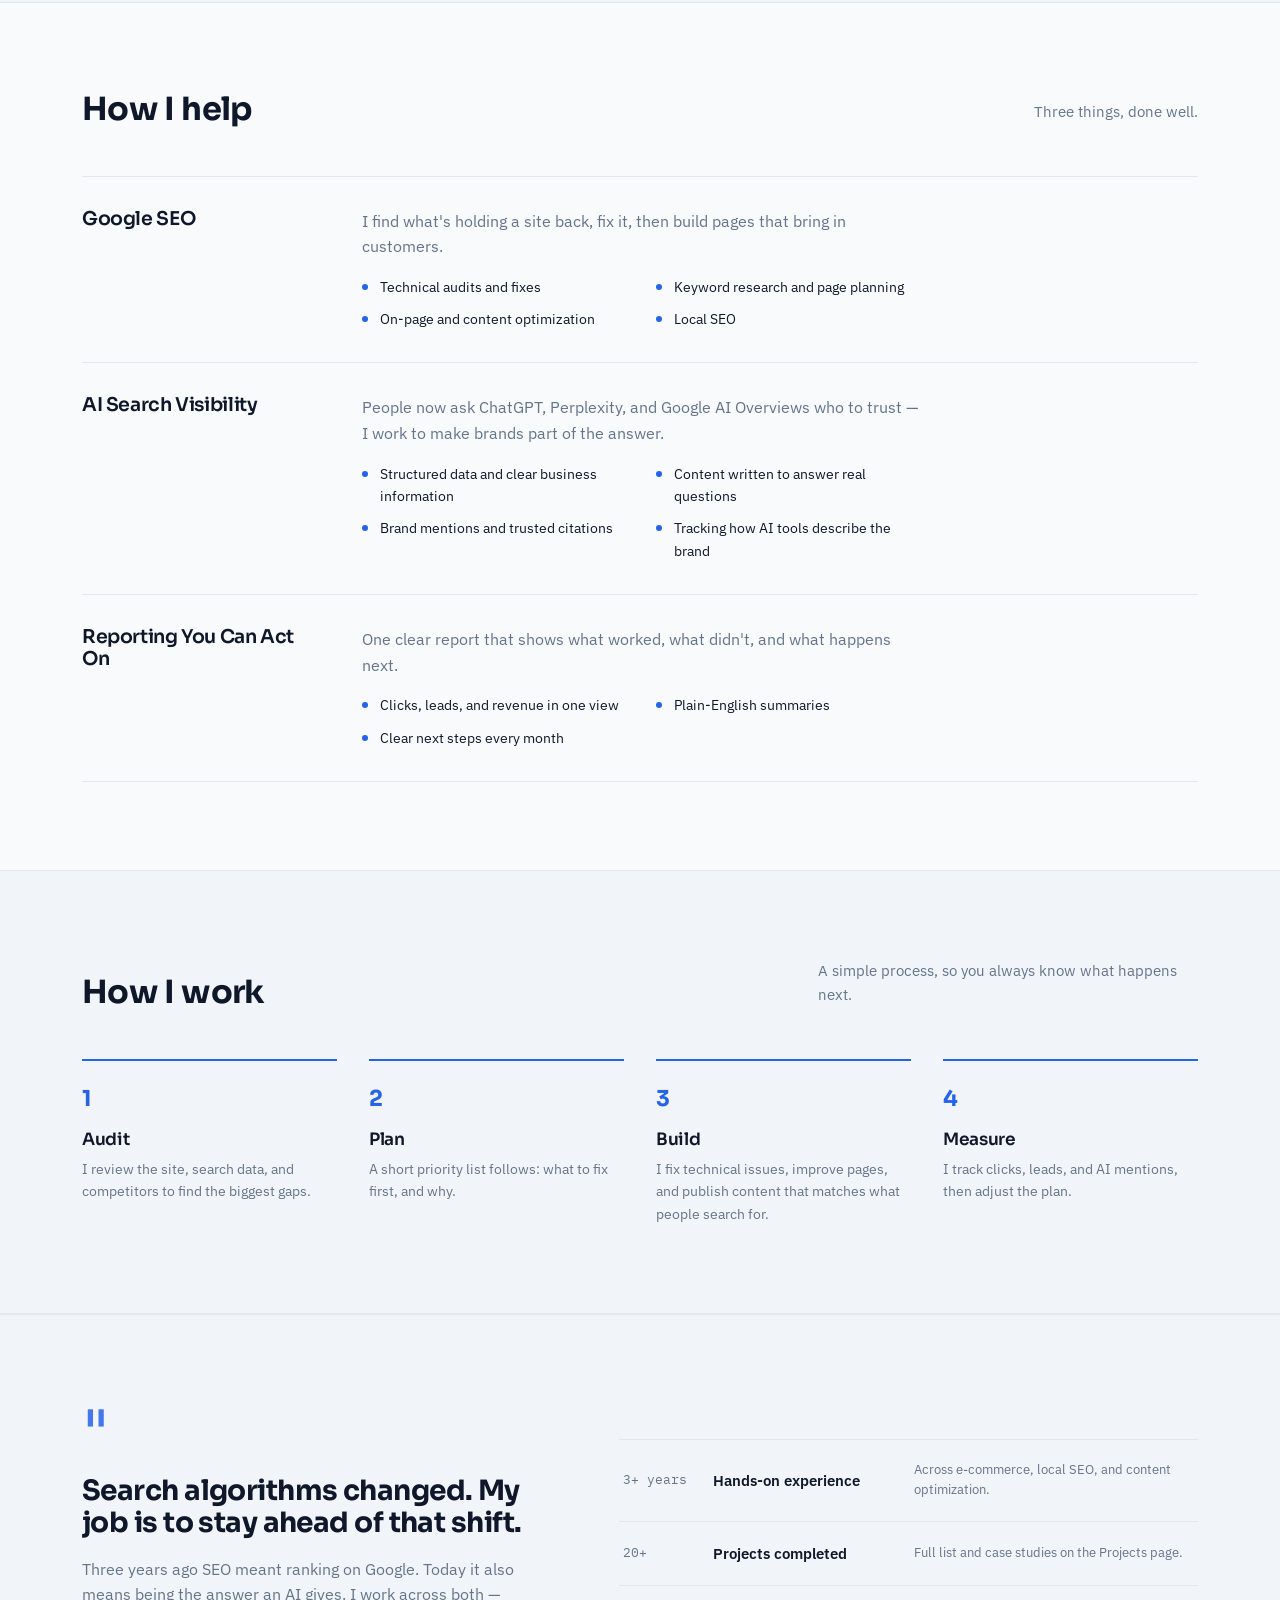
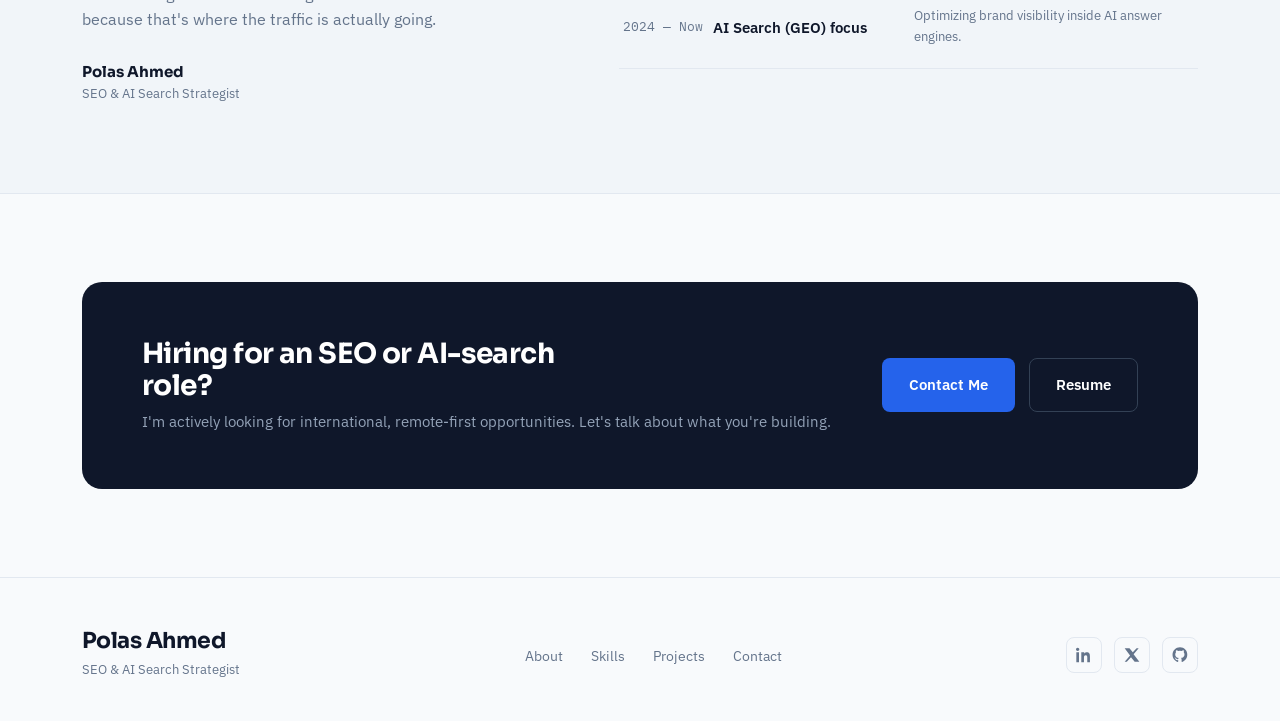
==== commit 5537750e: "Update index.html" ====
--- a/index.html
+++ b/index.html
@@ -534,8 +534,8 @@
     .logo{font-size:20px;}
     .nav-cta .btn-ghost{display:none;}
   }
-  .dj-polash{
-    color: red;}
+  .SEO-Specialist.{
+    color: #2563EB;}
 </style>
 </head>
 <body>
@@ -562,7 +562,7 @@
   <section class="hero">
     <div class="wrap hero-grid">
       <div class="hero-copy">
-        <h1>I am Polas Ahmed - <span class="dj-polash" >SEO Specialist. </span></h1>
+        <h1>I am Polas Ahmed - <span class="SEO-Specialist." >SEO Specialist. </span></h1>
         <p class="lead"> I turn search visibility into calls, bookings, and sales - and get you cited by ChatGPT, Perplexity, and Gemini.</p>
         <div class="hero-actions">
           <a href="projects.html" class="btn btn-primary btn-lg">View Projects</a>
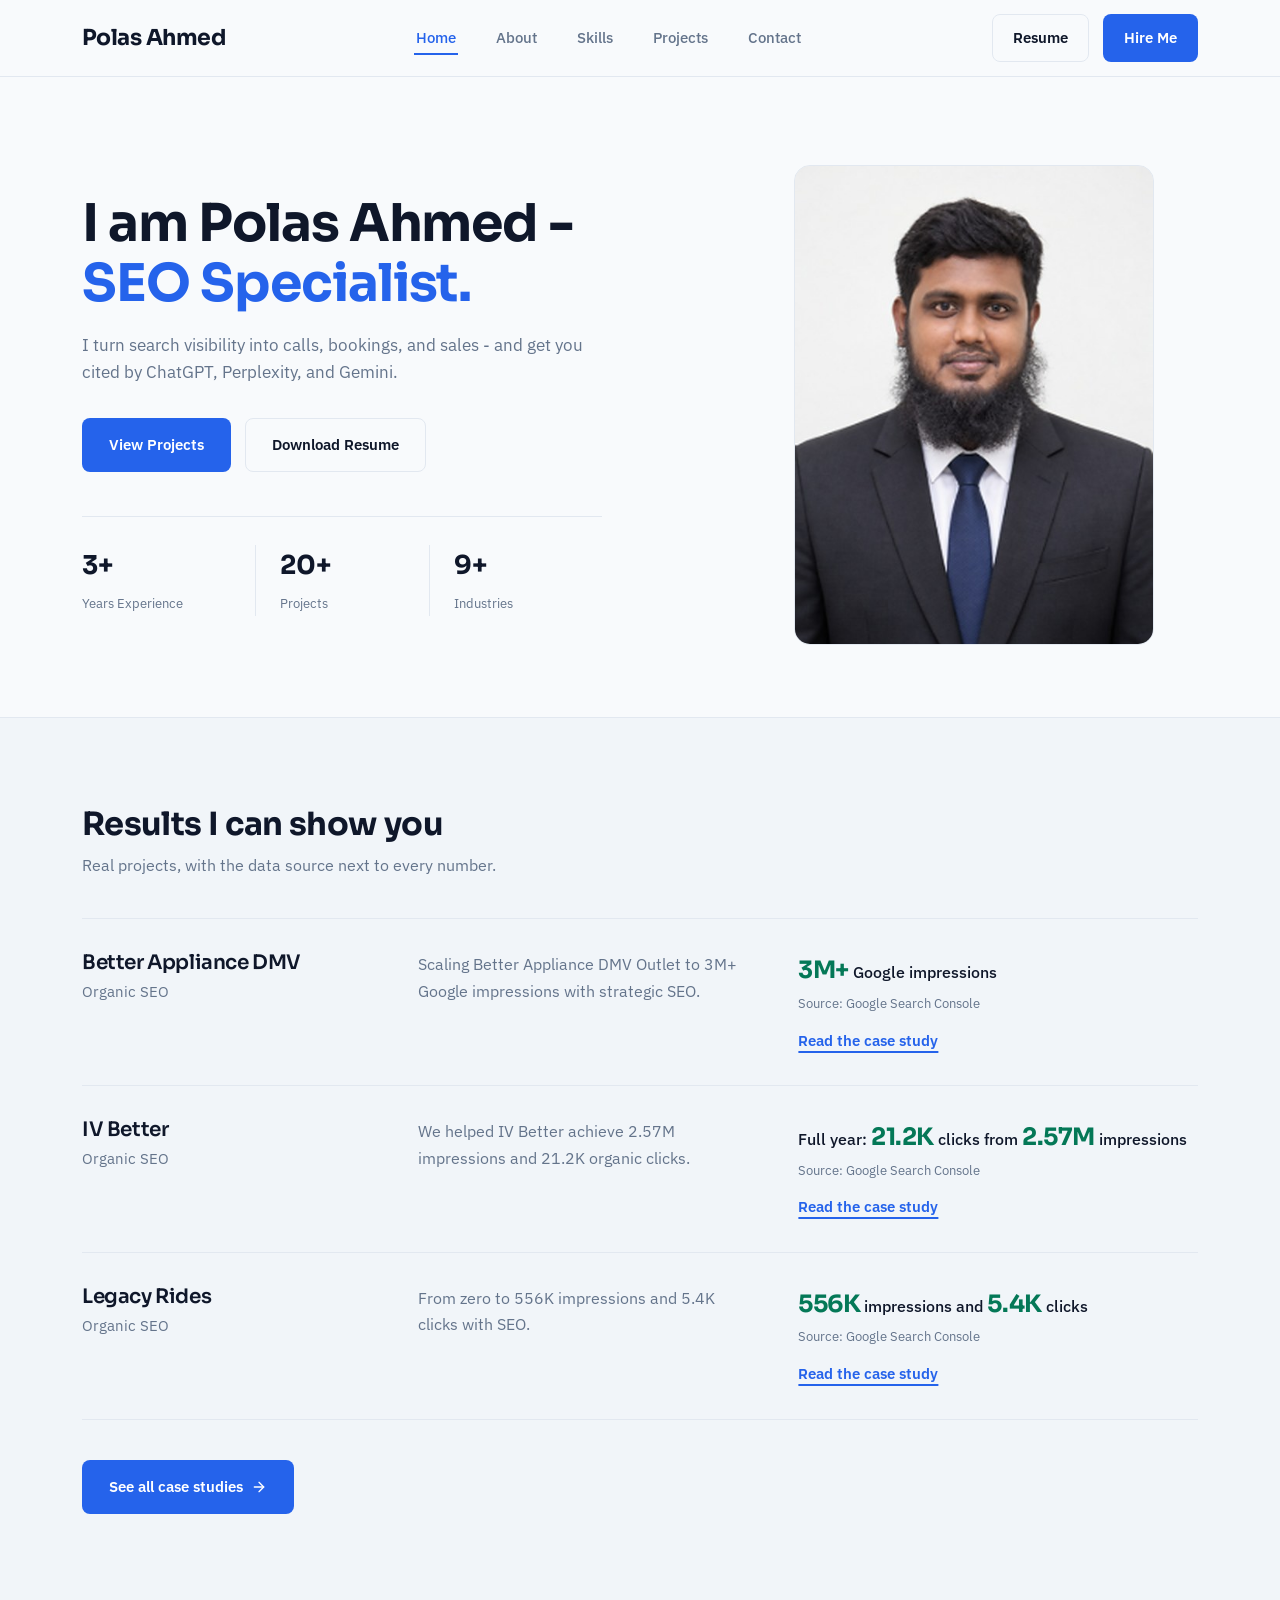
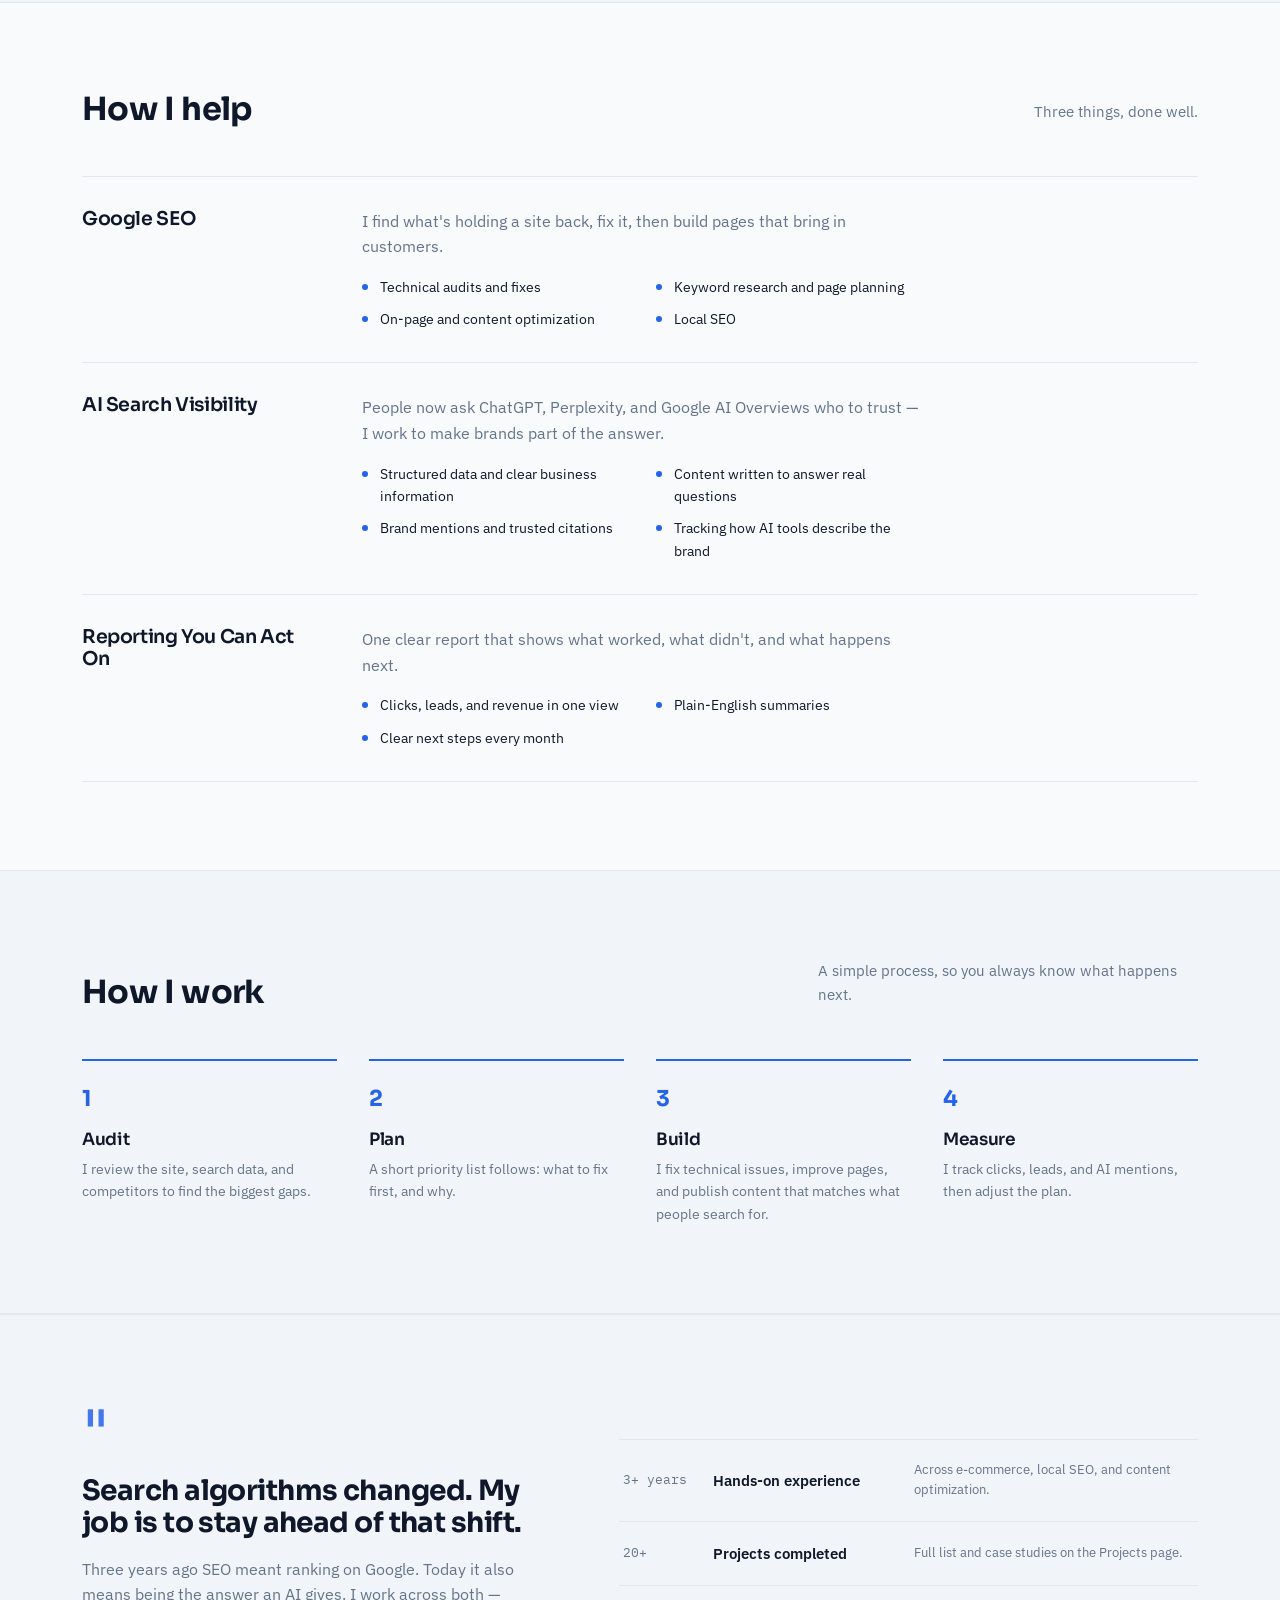
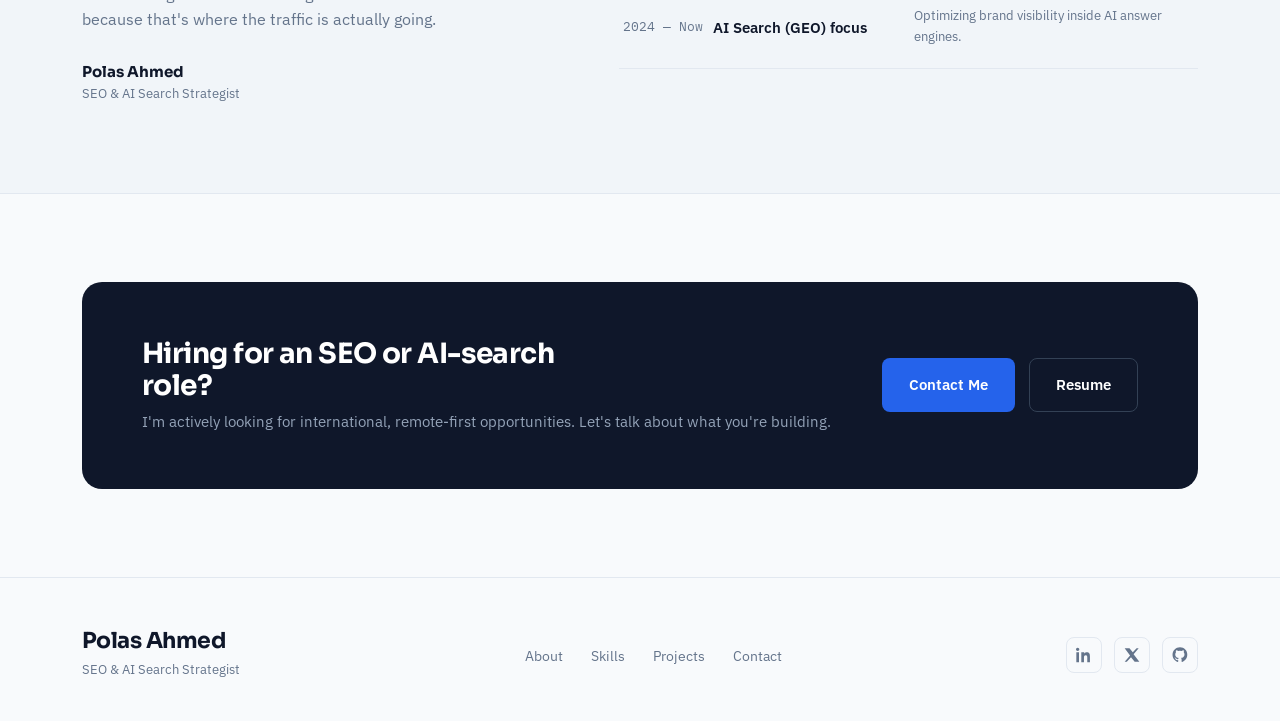
==== commit eab620b0: "Update index.html" ====
--- a/index.html
+++ b/index.html
@@ -534,8 +534,9 @@
     .logo{font-size:20px;}
     .nav-cta .btn-ghost{display:none;}
   }
-  .SEO-Specialist.{
-    color: #2563EB;}
+  .SEO-Specialist {
+  color: #2563EB;
+}
 </style>
 </head>
 <body>
@@ -562,7 +563,7 @@
   <section class="hero">
     <div class="wrap hero-grid">
       <div class="hero-copy">
-        <h1>I am Polas Ahmed - <span class="SEO-Specialist." >SEO Specialist. </span></h1>
+        <h1>I am Polas Ahmed - <span class="SEO-Specialist">SEO Specialist.</span> </h1>
         <p class="lead"> I turn search visibility into calls, bookings, and sales - and get you cited by ChatGPT, Perplexity, and Gemini.</p>
         <div class="hero-actions">
           <a href="projects.html" class="btn btn-primary btn-lg">View Projects</a>
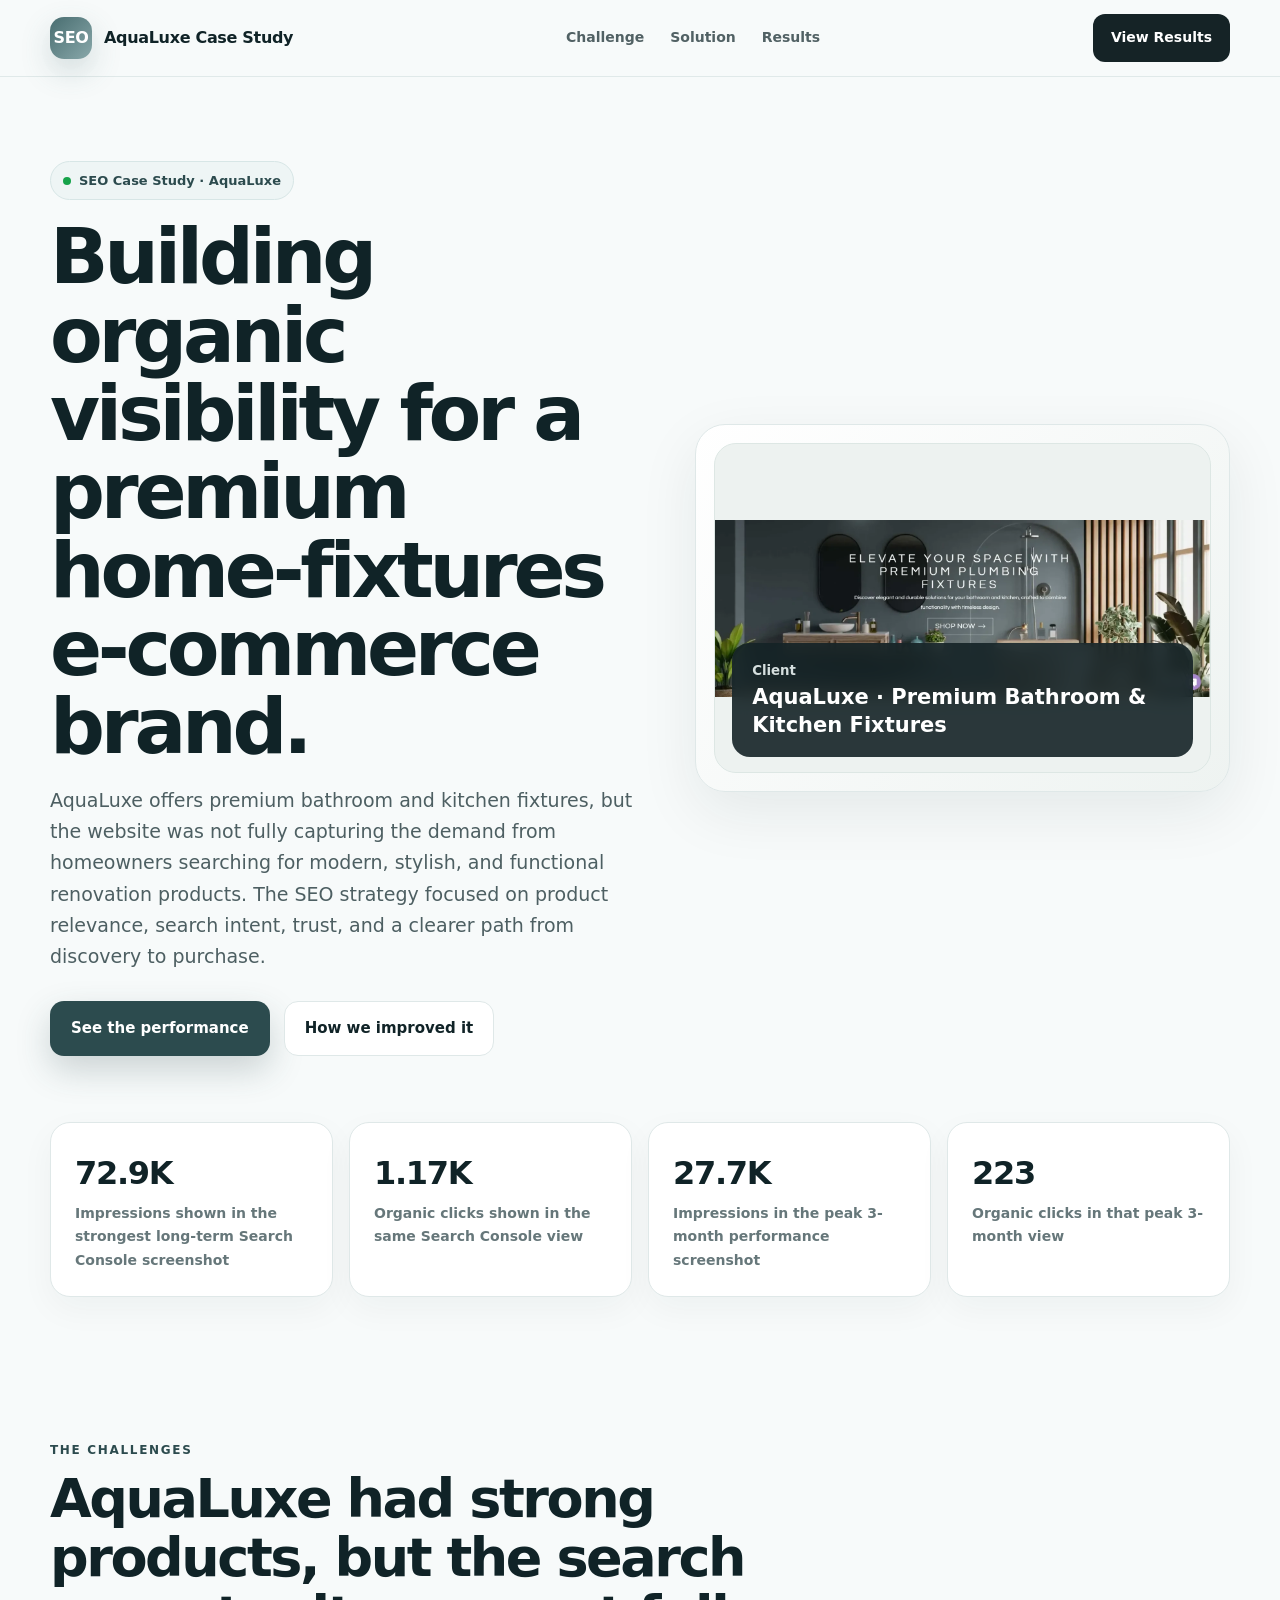
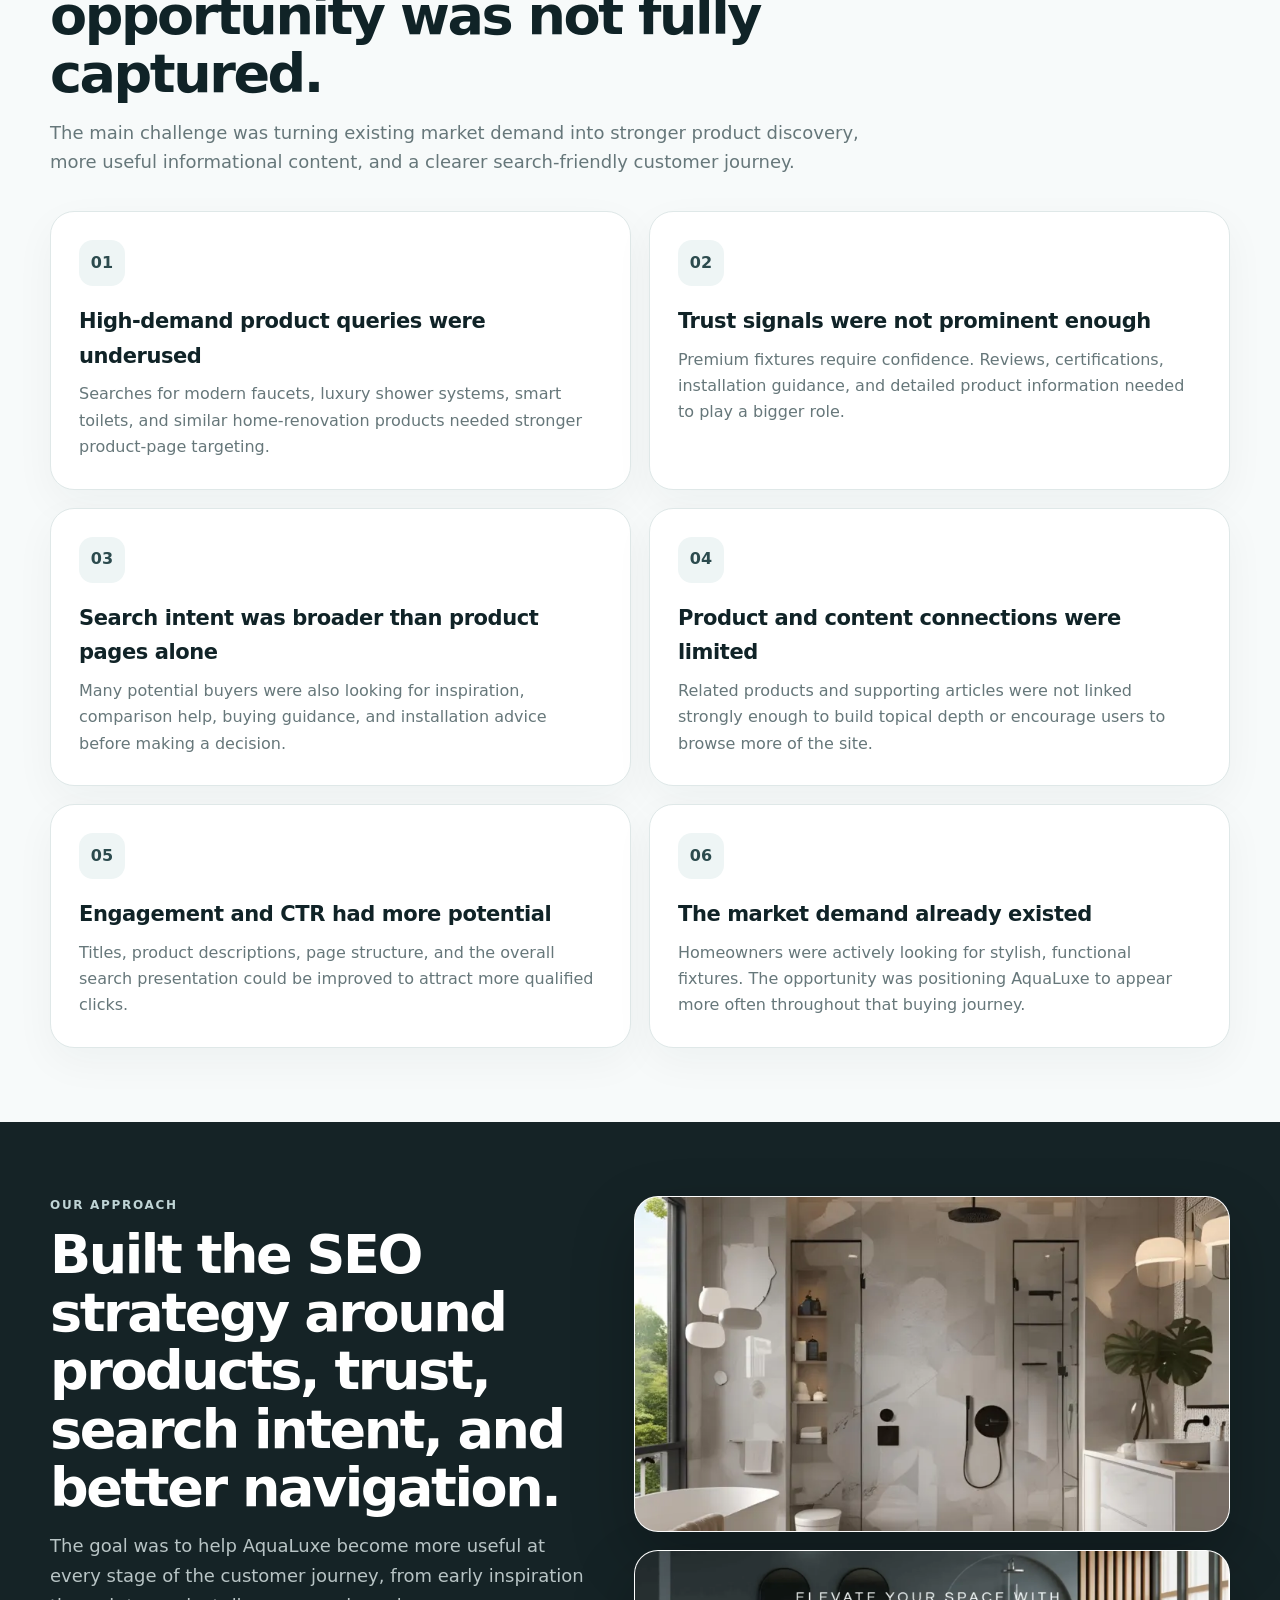
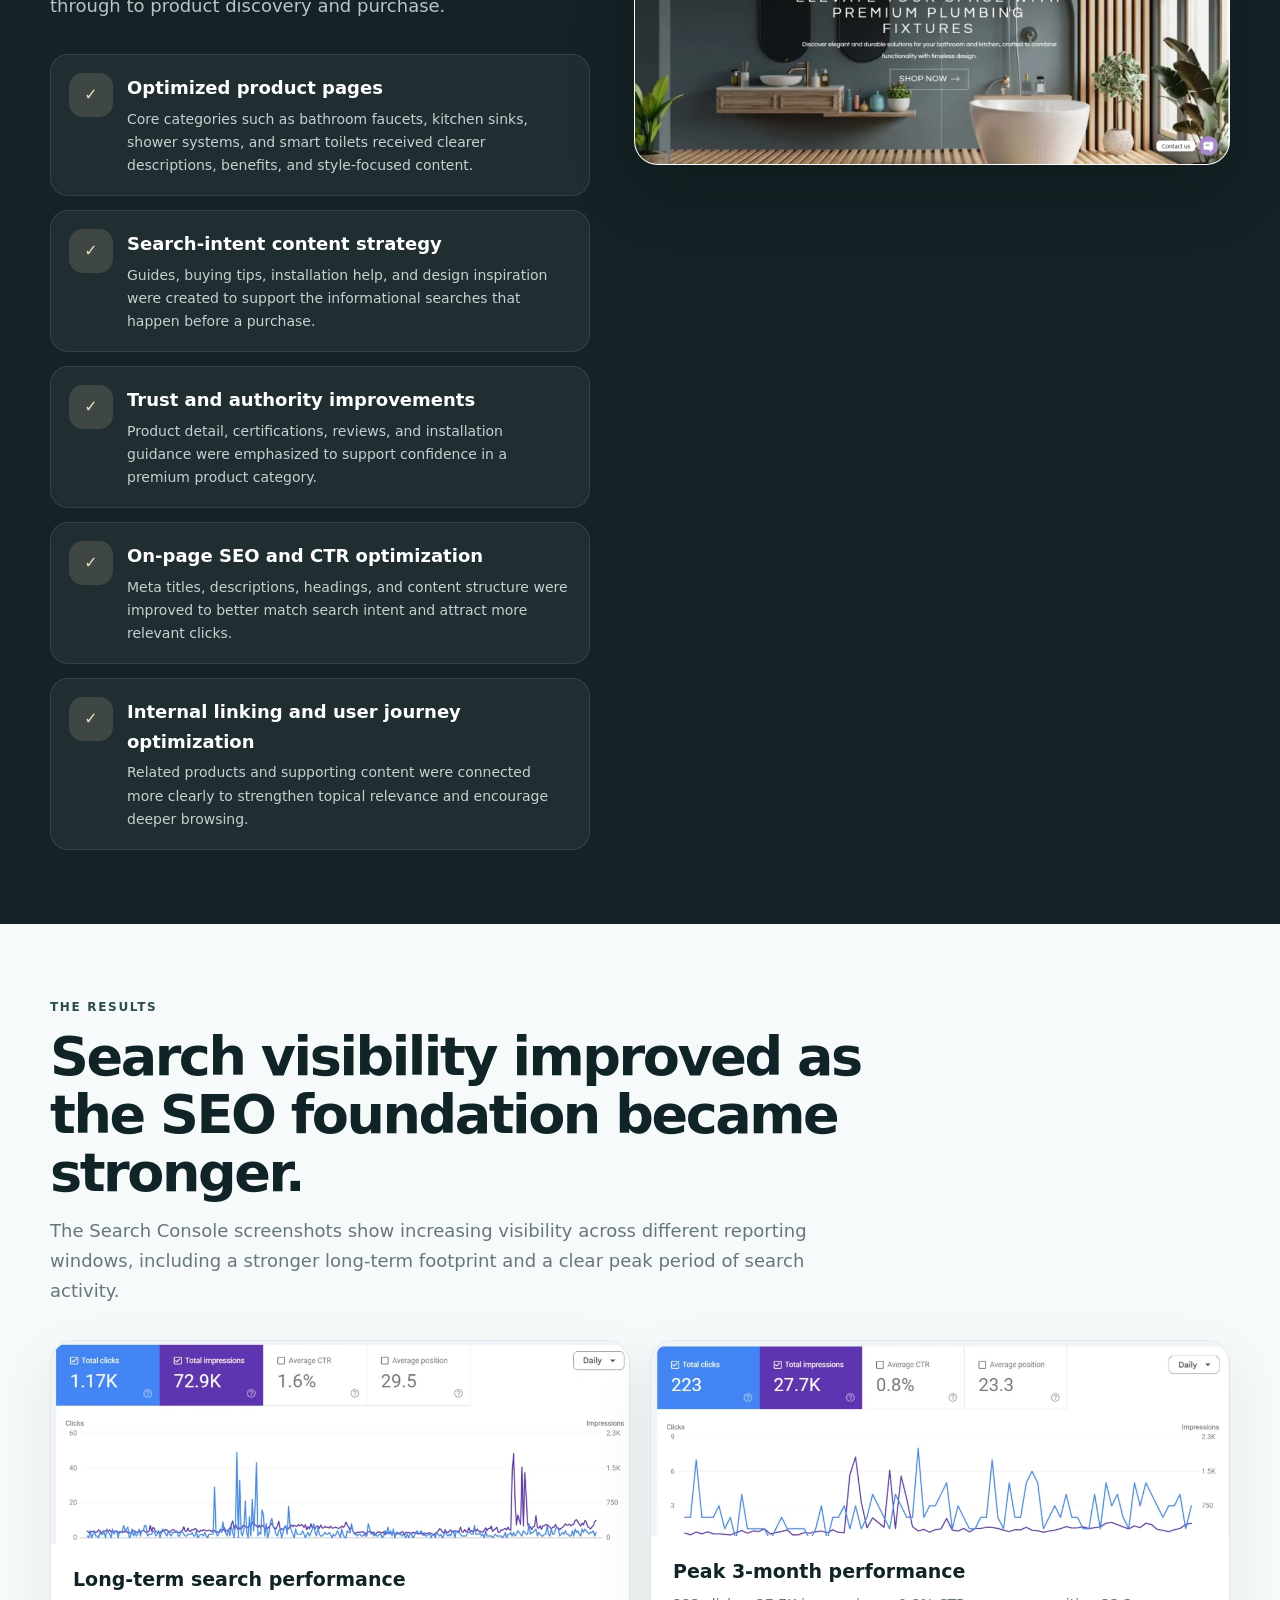
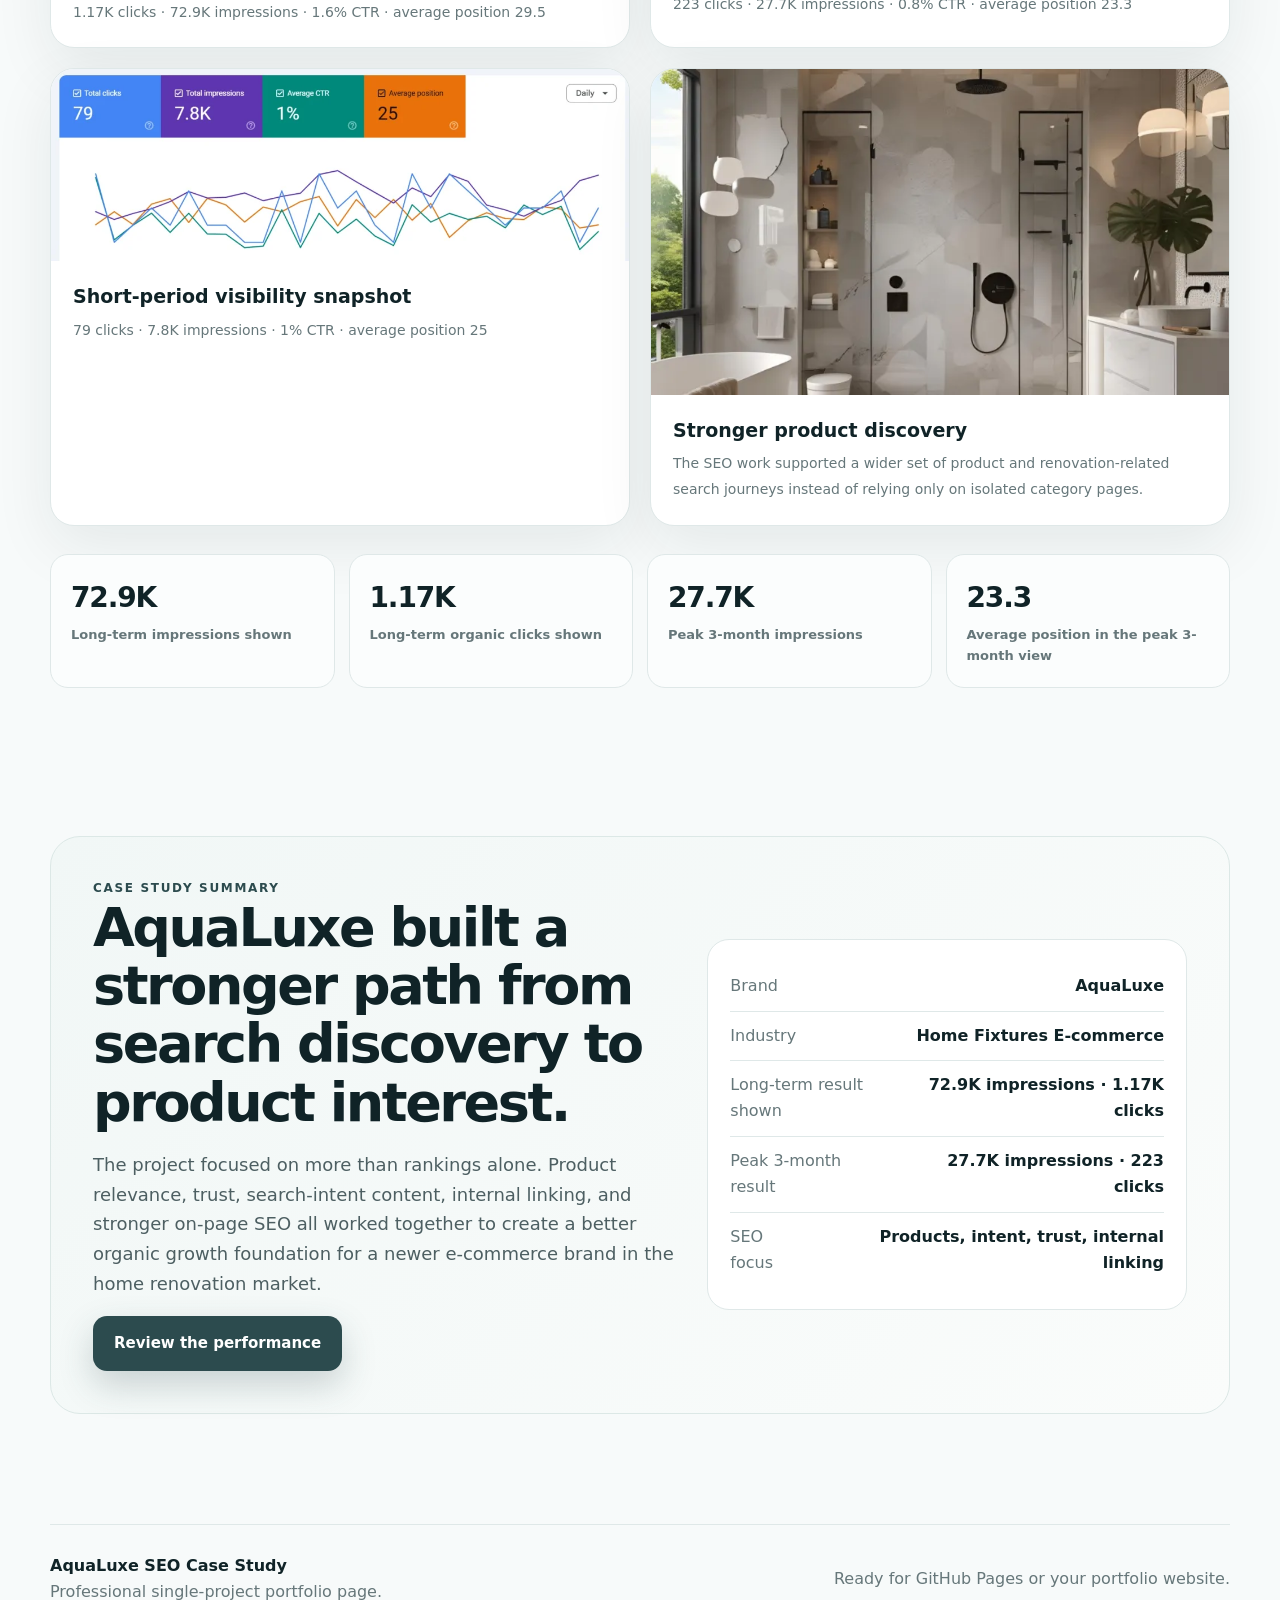
==== commit 4af16f0e: "Add files via upload" ====
--- a/index.html
+++ b/index.html
@@ -1,773 +1,504 @@
 <!DOCTYPE html>
 <html lang="en">
 <head>
-<meta charset="UTF-8">
-<meta name="viewport" content="width=device-width, initial-scale=1.0">
-<title>Polas Ahmed — SEO &amp; AI Search Strategist</title>
-<meta name="description" content="Polas Ahmed — SEO &amp; AI Search Visibility Strategist. 3+ years, 20+ projects across organic search and AI-tool discoverability.">
-<link rel="preconnect" href="https://fonts.googleapis.com">
-<link rel="preconnect" href="https://fonts.gstatic.com" crossorigin>
-<link href="https://fonts.googleapis.com/css2?family=Sora:wght@400;500;600;700;800&family=IBM+Plex+Sans:wght@400;500;600&family=IBM+Plex+Mono:wght@500&display=swap" rel="stylesheet">
-<style>
-  
-  :root{
-    --bg:#F8FAFC;
-    --card:#FFFFFF;
-    --heading:#0F172A;
-    --body:#64748B;
-    --blue:#2563EB;
-    --blue-hover:#1D4ED8;
-    --green:#10B981;
-    --border:#E2E8F0;
-    --muted:#F1F5F9;
-  }
-  *{margin:0;padding:0;box-sizing:border-box;}
-  html{scroll-behavior:smooth;}
-  body{
-    background:var(--bg);
-    color:var(--body);
-    font-family:'IBM Plex Sans', -apple-system, sans-serif;
-    font-size:16px;
-    line-height:1.6;
-    -webkit-font-smoothing:antialiased;
-  }
-  h1,h2,h3,h4{
-    font-family:'Sora', sans-serif;
-    color:var(--heading);
-    line-height:1.15;
-    letter-spacing:-0.02em;
-  }
-  a{color:inherit;text-decoration:none;}
-  img{max-width:100%;display:block;}
-  .wrap{max-width:1180px;margin:0 auto;padding:0 32px;}
-  ::selection{background:var(--blue);color:#fff;}
-  a:focus-visible, button:focus-visible{
-    outline:2px solid var(--blue);
-    outline-offset:3px;
-    border-radius:2px;
-  }
-  @media (prefers-reduced-motion: reduce){
-    *{animation-duration:0.01ms !important; transition-duration:0.01ms !important;}
-  }
-
-  /* ---------- NAV ---------- */
-  header{
-    position:sticky; top:0; z-index:50;
-    background:rgba(248,250,252,0.92);
-    backdrop-filter:blur(8px);
-    border-bottom:1px solid var(--border);
-  }
-  nav.wrap{
-    display:flex; align-items:center; justify-content:space-between;
-    height:76px;
-  }
-  /* Logo: transparent wordmark, no background */
-  .logo{
-    font-family:'Sora', sans-serif;
-    font-weight:700;
-    font-size:22px;
-    letter-spacing:-0.025em;
-    line-height:1;
-    color:var(--heading);
-    background:transparent;
-    white-space:nowrap;
-  }
-  .nav-links{
-    display:flex; align-items:center; gap:36px;
-    list-style:none;
-  }
-  .nav-links a{
-    font-size:14.5px;
-    font-weight:500;
-    color:var(--body);
-    padding:6px 2px;
-    border-bottom:2px solid transparent;
-    transition:color .15s ease, border-color .15s ease;
-  }
-  .nav-links a:hover{color:var(--heading);}
-  .nav-links a.active{color:var(--blue); border-bottom-color:var(--blue);}
-  .nav-cta{
-    display:flex; align-items:center; gap:14px;
-  }
-  .btn{
-    display:inline-flex; align-items:center; gap:8px;
-    font-family:'IBM Plex Sans', sans-serif;
-    font-weight:600;
-    font-size:14.5px;
-    padding:11px 20px;
-    border-radius:8px;
-    border:1px solid transparent;
-    cursor:pointer;
-    transition:background .15s ease, border-color .15s ease, color .15s ease, transform .1s ease;
-    white-space:nowrap;
-  }
-  .btn:active{transform:translateY(1px);}
-  .btn-primary{background:var(--blue); color:#fff;}
-  .btn-primary:hover{background:var(--blue-hover);}
-  .btn-ghost{background:transparent; color:var(--heading); border-color:var(--border);}
-  .btn-ghost:hover{border-color:var(--blue); color:var(--blue);}
-  .mobile-toggle{display:none;}
-
-  /* ---------- HERO ---------- */
-  .hero{
-    padding:88px 0 72px;
-    border-bottom:1px solid var(--border);
-  }
-  .hero-grid{
-    display:grid;
-    grid-template-columns:1.15fr 0.85fr;
-    gap:64px;
-    align-items:center;
-  }
-  .hero h1{
-    font-size:52px;
-    font-weight:700;
-    margin-bottom:18px;
-  }
-  .hero h1 .accent{color:var(--blue);}
-  .hero-role{
-    font-family:'IBM Plex Mono', monospace;
-    font-size:16px;
-    font-weight:500;
-    color:var(--blue);
-    margin-bottom:20px;
-    display:flex; align-items:center; gap:10px;
-  }
-  .hero-role .sep{color:var(--border);}
-  .hero p.lead{
-    font-size:17px;
-    color:var(--body);
-    max-width:520px;
-    margin-bottom:32px;
-  }
-  .hero p.lead strong{color:var(--heading); font-weight:600;}
-  .hero-actions{
-    display:flex; align-items:center; gap:14px;
-    margin-bottom:44px;
-  }
-  .btn-lg{padding:14px 26px; font-size:15px;}
-
-  .hero-stats{
-    display:grid;
-    grid-template-columns:repeat(3,1fr);
-    border-top:1px solid var(--border);
-    padding-top:28px;
-    max-width:520px;
-  }
-  .stat + .stat{border-left:1px solid var(--border); padding-left:24px;}
-  .stat{padding-right:24px;}
-  .stat .num{
-    font-family:'Sora', sans-serif;
-    font-size:26px;
-    font-weight:700;
-    color:var(--heading);
-    display:block;
-    margin-bottom:4px;
-  }
-  .stat .label{font-size:12.5px; color:var(--body); line-height:1.4;}
-
-  /* hero photo */
-  .hero-photo-wrap{
-    justify-self:center;
-    width:100%;
-    max-width:360px;
-  }
-  .photo-frame{
-    border-radius:16px;
-    overflow:hidden;
-    border:1px solid var(--border);
-    background:var(--muted);
-    aspect-ratio:3/4;
-  }
-  .photo-frame img{
-    width:100%; height:100%;
-    object-fit:cover;
-    object-position:center top;
-  }
-
-  /* ---------- CASE STUDIES (under hero) ---------- */
-  .case-studies{
-    background:var(--muted);
-    border-bottom:1px solid var(--border);
-    --metric:#047857;
-  }
-  .cs-head{margin-bottom:40px;}
-  .cs-head h2{font-size:32px; font-weight:700; margin-bottom:10px;}
-  .cs-head p{font-size:16px; color:var(--body);}
-  .cs-list{list-style:none; border-bottom:1px solid var(--border);}
-  .cs-row{
-    display:grid;
-    grid-template-columns:minmax(0,1fr) minmax(0,1.15fr) minmax(0,1.35fr);
-    gap:40px;
-    align-items:start;
-    padding:32px 0;
-    border-top:1px solid var(--border);
-  }
-  .cs-company h3{font-size:20px; font-weight:600; margin-bottom:6px;}
-  .cs-company p{font-size:14.5px; color:var(--body);}
-  .cs-desc{font-size:16px; line-height:1.65; color:var(--body); max-width:400px;}
-  .cs-metric{font-size:16px; line-height:1.6; font-weight:500; color:var(--heading);}
-  .cs-metric strong{
-    font-family:'Sora', sans-serif;
-    font-size:24px;
-    font-weight:700;
-    letter-spacing:-0.02em;
-    color:var(--metric);
-  }
-  .cs-source{font-size:13px; color:var(--body); margin-top:4px;}
-  .cs-link{
-    display:inline-block;
-    margin-top:14px;
-    font-size:14.5px; font-weight:600;
-    color:var(--blue);
-    text-decoration:underline;
-    text-decoration-thickness:1.5px;
-    text-underline-offset:5px;
-    transition:color .15s ease;
-  }
-  .cs-link:hover{color:var(--blue-hover);}
-  .cs-cta{margin-top:40px;}
-  .cs-cta .btn svg{width:16px; height:16px; transition:transform .15s ease;}
-  .cs-cta .btn:hover svg{transform:translateX(3px);}
-  @media (max-width:900px){
-    .cs-row{grid-template-columns:1fr; gap:14px; padding:28px 0;}
-    .cs-desc{max-width:none;}
-    .cs-cta .btn{width:100%; justify-content:center;}
-  }
-
-  /* ---------- HOW I HELP ---------- */
-  .help-list{list-style:none; border-bottom:1px solid var(--border);}
-  .help-row{
-    display:grid;
-    grid-template-columns:minmax(0,240px) minmax(0,1fr);
-    gap:40px;
-    padding:32px 0;
-    border-top:1px solid var(--border);
-  }
-  .help-row h3{font-size:19px; font-weight:600;}
-  .help-desc{font-size:15.5px; color:var(--body); line-height:1.65; margin-bottom:16px; max-width:560px;}
-  .help-bullets{
-    list-style:none;
-    display:grid;
-    grid-template-columns:repeat(2,minmax(0,1fr));
-    gap:10px 28px;
-    max-width:560px;
-  }
-  .help-bullets li{
-    font-size:14px; color:var(--heading);
-    position:relative; padding-left:18px;
-  }
-  .help-bullets li::before{
-    content:"";
-    position:absolute; left:0; top:8px;
-    width:6px; height:6px; border-radius:50%;
-    background:var(--blue);
-  }
-
-  /* ---------- HOW I WORK ---------- */
-  .process-grid{
-    display:grid;
-    grid-template-columns:repeat(4,1fr);
-    gap:32px;
-  }
-  .process-step{
-    border-top:2px solid var(--blue);
-    padding-top:20px;
-  }
-  .pstep-num{
-    font-family:'Sora', sans-serif;
-    font-size:22px; font-weight:700;
-    color:var(--blue);
-    display:block;
-    margin-bottom:14px;
-  }
-  .process-step h3{font-size:17px; font-weight:600; margin-bottom:8px;}
-  .process-step p{font-size:14px; color:var(--body); line-height:1.6;}
-
-  @media (max-width:900px){
-    .help-row{grid-template-columns:1fr; gap:14px;}
-    .help-bullets{grid-template-columns:1fr;}
-    .process-grid{grid-template-columns:repeat(2,1fr); gap:28px 32px;}
-  }
-  @media (max-width:560px){
-    .process-grid{grid-template-columns:1fr; gap:28px;}
-  }
-
-  /* ---------- SECTION SHARED ---------- */
-  section{padding:88px 0;}
-  .section-muted{background:var(--muted); border-top:1px solid var(--border); border-bottom:1px solid var(--border);}
-  .section-head{
-    display:flex; justify-content:space-between; align-items:flex-end;
-    gap:32px; margin-bottom:48px;
-  }
-  .section-head h2{font-size:32px; font-weight:700; max-width:520px;}
-  .section-head p{font-size:15px; max-width:380px; padding-bottom:4px;}
-  .kicker{
-    font-size:13px; font-weight:600; color:var(--blue);
-    margin-bottom:10px; display:block;
-  }
-
-  /* ---------- WHAT I DO ---------- */
-  .capabilities{
-    display:grid;
-    grid-template-columns:repeat(3,1fr);
-    gap:1px;
-    background:var(--border);
-    border:1px solid var(--border);
-    border-radius:14px;
-    overflow:hidden;
-  }
-  .cap-card{
-    background:var(--card);
-    padding:32px 28px;
-  }
-  .cap-card .cap-icon{
-    width:42px; height:42px;
-    border-radius:9px;
-    background:var(--muted);
-    display:flex; align-items:center; justify-content:center;
-    margin-bottom:20px;
-  }
-  .cap-card .cap-icon svg{width:20px; height:20px; color:var(--blue);}
-  .cap-card h3{font-size:18px; font-weight:600; margin-bottom:10px;}
-  .cap-card p{font-size:14.5px; line-height:1.65;}
-  .cap-card .cap-tags{
-    display:flex; flex-wrap:wrap; gap:8px;
-    margin-top:18px;
-  }
-  .cap-tag{
-    font-size:12px; font-weight:500;
-    color:var(--blue);
-    background:rgba(37,99,235,0.07);
-    padding:5px 10px;
-    border-radius:6px;
-  }
-
-  /* ---------- RESULTS ---------- */
-  .results-grid{
-    display:grid;
-    grid-template-columns:repeat(4,1fr);
-    gap:20px;
-  }
-  .result-card{
-    background:var(--card);
-    border:1px solid var(--border);
-    border-radius:14px;
-    padding:28px 24px;
-  }
-  .result-card .rnum{
-    font-family:'Sora',sans-serif;
-    font-size:30px;
-    font-weight:700;
-    color:var(--green);
-    margin-bottom:6px;
-  }
-  .result-card .rnum.tbd{
-    color:var(--body);
-    font-size:15px;
-    font-weight:500;
-    font-family:'IBM Plex Mono', monospace;
-  }
-  .result-card .rlabel{font-size:13.5px; color:var(--heading); font-weight:600; margin-bottom:4px;}
-  .result-card .rsub{font-size:12.5px; color:var(--body);}
-  .results-note{
-    margin-top:24px;
-    font-size:13px;
-    color:var(--body);
-    display:flex; align-items:center; gap:8px;
-    border-top:1px dashed var(--border);
-    padding-top:20px;
-  }
-  .results-note svg{width:15px; height:15px; flex-shrink:0; color:var(--body);}
-
-  /* ---------- PROJECTS PREVIEW ---------- */
-  .projects-grid{
-    display:grid;
-    grid-template-columns:repeat(3,1fr);
-    gap:24px;
-  }
-  .project-card{
-    background:var(--card);
-    border:1px solid var(--border);
-    border-radius:14px;
-    overflow:hidden;
-    transition:border-color .15s ease;
-  }
-  .project-card:hover{border-color:#CBD5E1;}
-  .project-thumb{
-    height:140px;
-    background:var(--muted);
-    display:flex; align-items:center; justify-content:center;
-    border-bottom:1px solid var(--border);
-    position:relative;
-  }
-  .project-thumb .ptype{
-    font-family:'IBM Plex Mono', monospace;
-    font-size:11.5px;
-    color:var(--body);
-    position:absolute;
-    top:14px; left:16px;
-    background:var(--card);
-    border:1px solid var(--border);
-    padding:4px 9px;
-    border-radius:6px;
-  }
-  .project-thumb .pmetric{
-    font-family:'Sora',sans-serif;
-    font-size:34px;
-    font-weight:700;
-    color:var(--green);
-  }
-  .project-body{padding:22px 22px 24px;}
-  .project-body h3{font-size:16.5px; font-weight:600; margin-bottom:8px;}
-  .project-body p{font-size:13.5px; margin-bottom:14px;}
-  .project-link{
-    font-size:13.5px; font-weight:600; color:var(--blue);
-    display:inline-flex; align-items:center; gap:6px;
-  }
-  .project-link svg{width:13px; height:13px; transition:transform .15s ease;}
-  .project-card:hover .project-link svg{transform:translateX(3px);}
-
-  /* ---------- ABOUT TEASER ---------- */
-  .about-teaser{
-    display:grid;
-    grid-template-columns:0.9fr 1.1fr;
-    gap:64px;
-    align-items:center;
-  }
-  .about-teaser .quote-mark{
-    font-family:'Sora',sans-serif;
-    font-size:64px;
-    color:var(--blue);
-    line-height:1;
-    margin-bottom:8px;
-    opacity:0.85;
-  }
-  .about-teaser h2{font-size:28px; margin-bottom:18px;}
-  .about-teaser p{font-size:15.5px; margin-bottom:16px; max-width:480px;}
-  .signature-line{
-    display:flex; align-items:center; gap:14px;
-    margin-top:28px;
-  }
-  .signature-line .sname{font-family:'Sora',sans-serif; font-weight:700; color:var(--heading); font-size:15px;}
-  .signature-line .srole{font-size:13px; color:var(--body);}
-  .credential-list{
-    display:flex; flex-direction:column; gap:0;
-    border-top:1px solid var(--border);
-  }
-  .credential-item{
-    display:flex; justify-content:space-between; align-items:center;
-    padding:20px 4px;
-    border-bottom:1px solid var(--border);
-  }
-  .credential-item .cyear{
-    font-family:'IBM Plex Mono', monospace;
-    font-size:13px; color:var(--body);
-    width:90px; flex-shrink:0;
-  }
-  .credential-item .ctitle{font-size:14.5px; font-weight:600; color:var(--heading); flex:1;}
-  .credential-item .cdesc{font-size:13px; color:var(--body); flex:1.4;}
-
-  /* ---------- CTA BAND ---------- */
-  .cta-band{
-    background:var(--heading);
-    border-radius:20px;
-    padding:56px 60px;
-    display:flex; justify-content:space-between; align-items:center;
-    gap:40px;
-  }
-  .cta-band h2{color:#fff; font-size:28px; max-width:420px; margin-bottom:8px;}
-  .cta-band p{color:#94A3B8; font-size:14.5px;}
-  .cta-band-right{display:flex; gap:14px; flex-shrink:0;}
-  .btn-on-dark{background:var(--blue); color:#fff;}
-  .btn-on-dark:hover{background:var(--blue-hover);}
-  .btn-outline-dark{background:transparent; color:#fff; border-color:#334155;}
-  .btn-outline-dark:hover{border-color:#64748B;}
-
-  /* ---------- FOOTER ---------- */
-  footer{padding:52px 0 40px; border-top:1px solid var(--border);}
-  .footer-grid{
-    display:flex; justify-content:space-between; align-items:center;
-    flex-wrap:wrap; gap:20px;
-  }
-  .footer-left .logo{display:inline-block; margin-bottom:8px;}
-  .footer-left p{font-size:13px;}
-  .footer-links{display:flex; gap:28px; list-style:none;}
-  .footer-links a{font-size:13.5px; color:var(--body); transition:color .15s ease;}
-  .footer-links a:hover{color:var(--blue);}
-  .footer-social{display:flex; gap:12px;}
-  .footer-social a{
-    width:36px; height:36px;
-    border:1px solid var(--border);
-    border-radius:8px;
-    display:flex; align-items:center; justify-content:center;
-    transition:border-color .15s ease, color .15s ease;
-    color:var(--body);
-  }
-  .footer-social a:hover{border-color:var(--blue); color:var(--blue);}
-  .footer-social svg{width:16px; height:16px;}
-
-  /* ---------- RESPONSIVE ---------- */
-  @media (max-width:900px){
-    .hero-grid{grid-template-columns:1fr; gap:48px;}
-    .hero-photo-wrap{order:-1; max-width:280px;}
-    .hero h1{font-size:38px;}
-    .nav-links{display:none;}
-    .capabilities{grid-template-columns:1fr;}
-    .results-grid{grid-template-columns:repeat(2,1fr);}
-    .projects-grid{grid-template-columns:1fr;}
-    .about-teaser{grid-template-columns:1fr;}
-    .cta-band{flex-direction:column; text-align:center; padding:44px 28px;}
-    .section-head{flex-direction:column; align-items:flex-start;}
-    .credential-item{flex-direction:column; align-items:flex-start; gap:6px;}
-    .credential-item .cyear{width:auto;}
-  }
-  @media (max-width:560px){
-    .wrap{padding:0 20px;}
-    .hero{padding:56px 0 48px;}
-    .hero h1{font-size:32px;}
-    .hero-actions{flex-direction:column; align-items:stretch;}
-    .hero-stats{grid-template-columns:1fr; gap:16px;}
-    .stat{border-left:none !important; padding-left:0 !important; padding-right:0; border-bottom:1px solid var(--border); padding-bottom:16px;}
-    .stat:last-child{border-bottom:none;}
-    section{padding:56px 0;}
-    .logo{font-size:20px;}
-    .nav-cta .btn-ghost{display:none;}
-  }
-  .SEO-Specialist {
-  color: #2563EB;
-}
-</style>
+  <meta charset="UTF-8" />
+  <meta name="viewport" content="width=device-width, initial-scale=1.0" />
+  <meta name="description" content="AquaLuxe SEO case study showing how product-page optimization, search-intent content, trust signals, and internal linking improved organic visibility for a premium plumbing e-commerce brand." />
+  <title>AquaLuxe SEO Case Study | E-commerce Organic Growth</title>
+  <style>
+    :root{
+      --bg:#F7FAFA;
+      --card:#FFFFFF;
+      --text:#102327;
+      --muted:#66777A;
+      --brand:#486D70;
+      --brand-dark:#2C4B4E;
+      --brand-soft:#EEF5F5;
+      --sand:#D8C4A3;
+      --border:#DFE8E8;
+      --dark:#152326;
+      --success:#16A34A;
+      --shadow:0 20px 60px rgba(16,35,39,.08);
+      --radius:24px;
+    }
+    *{box-sizing:border-box}
+    html{scroll-behavior:smooth}
+    body{
+      margin:0;
+      font-family:Inter,ui-sans-serif,system-ui,-apple-system,BlinkMacSystemFont,"Segoe UI",sans-serif;
+      background:var(--bg);
+      color:var(--text);
+      line-height:1.65;
+    }
+    img{display:block;max-width:100%}
+    a{text-decoration:none;color:inherit}
+    .container{width:min(1180px,calc(100% - 36px));margin:auto}
+
+    .nav{
+      position:sticky;top:0;z-index:50;
+      background:rgba(247,250,250,.92);
+      backdrop-filter:blur(14px);
+      border-bottom:1px solid rgba(223,232,232,.95);
+    }
+    .nav-inner{
+      height:76px;display:flex;align-items:center;justify-content:space-between;gap:20px;
+    }
+    .logo{display:flex;align-items:center;gap:12px;font-weight:850;letter-spacing:-.02em}
+    .logo-mark{
+      width:42px;height:42px;border-radius:14px;display:grid;place-items:center;
+      background:linear-gradient(135deg,var(--brand),#89A8AA);color:#fff;font-weight:900;
+      box-shadow:0 12px 30px rgba(72,109,112,.22);
+    }
+    .nav-links{display:flex;gap:26px;color:#516164;font-size:14px;font-weight:700}
+    .nav-links a:hover{color:var(--brand-dark)}
+    .nav-btn{
+      padding:12px 18px;border-radius:12px;background:var(--dark);color:#fff;font-weight:800;font-size:14px;
+    }
+    .nav-toggle{
+      display:none;width:44px;height:44px;border:1px solid var(--border);border-radius:12px;
+      background:#fff;color:var(--text);align-items:center;justify-content:center;cursor:pointer;
+      font-size:21px;font-weight:800;line-height:1;flex:0 0 auto;
+    }
+    .nav-toggle:focus-visible{outline:3px solid rgba(72,109,112,.28);outline-offset:2px}
+    body.menu-open{overflow:hidden}
+
+    .hero{padding:84px 0 58px}
+    .hero-grid{display:grid;grid-template-columns:1.05fr .95fr;gap:54px;align-items:center}
+    .eyebrow{
+      display:inline-flex;align-items:center;gap:8px;padding:8px 12px;border-radius:999px;
+      background:var(--brand-soft);border:1px solid #D7E6E6;font-size:13px;font-weight:800;color:var(--brand-dark);
+    }
+    .eyebrow span{width:8px;height:8px;border-radius:999px;background:var(--success);display:inline-block}
+    h1{
+      margin:18px 0 18px;
+      font-size:clamp(44px,6vw,78px);line-height:1.02;letter-spacing:-.055em;
+    }
+    .hero p{font-size:19px;color:#4D5F62;max-width:720px;margin:0 0 28px}
+    .hero-actions{display:flex;gap:14px;flex-wrap:wrap}
+    .btn{
+      display:inline-flex;align-items:center;justify-content:center;padding:14px 20px;
+      border-radius:14px;font-weight:800;font-size:15px;border:1px solid transparent;
+    }
+    .btn-primary{background:var(--brand-dark);color:#fff;box-shadow:0 14px 34px rgba(44,75,78,.22)}
+    .btn-secondary{background:#fff;color:var(--text);border-color:var(--border)}
+
+    .hero-card{
+      position:relative;border-radius:30px;overflow:hidden;
+      background:linear-gradient(135deg,#FFFFFF,#EEF3F1);
+      border:1px solid var(--border);box-shadow:var(--shadow);padding:18px;
+    }
+    .hero-card img{
+      width:100%;height:330px;object-fit:contain;background:#EDF2F0;
+      border-radius:22px;border:1px solid #DDE7E4;
+    }
+    .hero-card .overlay{
+      position:absolute;left:36px;right:36px;bottom:34px;
+      background:rgba(21,35,38,.9);color:#fff;border-radius:18px;
+      padding:17px 20px;backdrop-filter:blur(8px);
+    }
+    .overlay small{display:block;color:#D5DEDE;font-weight:700;margin-bottom:4px}
+    .overlay strong{font-size:21px;line-height:1.2}
+
+    .stats{padding:8px 0 70px}
+    .stats-grid{display:grid;grid-template-columns:repeat(4,1fr);gap:16px}
+    .stat{
+      background:#fff;border:1px solid var(--border);border-radius:20px;
+      padding:24px;box-shadow:0 12px 34px rgba(16,35,39,.045);
+    }
+    .stat b{display:block;font-size:32px;letter-spacing:-.04em}
+    .stat span{display:block;margin-top:3px;color:var(--muted);font-size:14px;font-weight:650}
+
+    section{padding:74px 0}
+    .section-head{max-width:820px;margin-bottom:34px}
+    .kicker{color:var(--brand-dark);font-weight:900;text-transform:uppercase;font-size:12px;letter-spacing:.14em}
+    h2{font-size:clamp(34px,4.4vw,54px);line-height:1.08;letter-spacing:-.045em;margin:10px 0 14px}
+    .section-head p{margin:0;font-size:18px;color:var(--muted)}
+
+    .cards-grid{display:grid;grid-template-columns:repeat(2,1fr);gap:18px}
+    .card{
+      background:#fff;border:1px solid var(--border);border-radius:var(--radius);
+      padding:28px;box-shadow:0 14px 42px rgba(16,35,39,.045);
+    }
+    .card .num{
+      width:46px;height:46px;border-radius:14px;display:grid;place-items:center;
+      background:var(--brand-soft);color:var(--brand-dark);font-weight:900;margin-bottom:18px;
+    }
+    .card h3{font-size:21px;margin:0 0 8px;letter-spacing:-.02em}
+    .card p{margin:0;color:var(--muted)}
+
+    .dark{background:var(--dark);color:#fff}
+    .dark .kicker{color:#BFD4D5}
+    .dark .section-head p{color:#B8C4C5}
+    .solution-layout{display:grid;grid-template-columns:.95fr 1.05fr;gap:44px;align-items:start}
+    .solution-list{display:grid;gap:14px}
+    .solution-item{
+      display:grid;grid-template-columns:44px 1fr;gap:14px;padding:18px;border-radius:18px;
+      background:rgba(255,255,255,.05);border:1px solid rgba(255,255,255,.09);
+    }
+    .check{
+      width:44px;height:44px;border-radius:14px;display:grid;place-items:center;
+      background:rgba(216,196,163,.16);color:#F0DDBE;font-weight:900;
+    }
+    .solution-item h3{margin:0 0 5px;font-size:18px}
+    .solution-item p{margin:0;color:#C6D0D1;font-size:14px}
+    .image-stack{display:grid;gap:18px}
+    .image-card{
+      overflow:hidden;border-radius:24px;background:#fff;border:1px solid rgba(255,255,255,.08);
+      box-shadow:0 26px 64px rgba(0,0,0,.24);
+    }
+    .image-card img{width:100%;height:100%;object-fit:cover}
+
+    .results-grid{display:grid;grid-template-columns:repeat(2,1fr);gap:20px}
+    .result-card{
+      background:#fff;border:1px solid var(--border);border-radius:24px;overflow:hidden;box-shadow:var(--shadow);
+    }
+    .result-card img{width:100%;background:#fff}
+    .result-copy{padding:20px 22px 22px}
+    .result-copy strong{display:block;font-size:19px;margin-bottom:4px}
+    .result-copy span{color:var(--muted);font-size:14px}
+
+    .metric-strip{margin-top:28px;display:grid;grid-template-columns:repeat(4,1fr);gap:14px}
+    .metric{
+      background:#FBFDFD;border:1px solid var(--border);border-radius:18px;padding:20px;
+    }
+    .metric .big{font-size:28px;font-weight:900;letter-spacing:-.04em}
+    .metric .lab{margin-top:3px;font-size:13px;color:var(--muted);font-weight:700}
+
+    .summary-box{
+      padding:42px;border-radius:30px;background:linear-gradient(135deg,#F1F7F6,#FAFCFB);
+      border:1px solid #DCE8E6;display:grid;grid-template-columns:1.1fr .9fr;gap:28px;align-items:center;
+    }
+    .summary-box h2{margin-top:0}
+    .summary-box p{font-size:18px;color:#4D5F62}
+    .mini{background:#fff;border:1px solid var(--border);border-radius:22px;padding:22px}
+    .mini .row{display:flex;justify-content:space-between;gap:18px;padding:11px 0;border-bottom:1px solid var(--border)}
+    .mini .row:last-child{border-bottom:0}
+    .mini span{color:var(--muted)}
+    .mini b{text-align:right}
+
+    footer{padding:36px 0 52px;color:var(--muted)}
+    .foot{
+      display:flex;justify-content:space-between;gap:22px;align-items:center;
+      border-top:1px solid var(--border);padding-top:28px;
+    }
+    .foot b{color:var(--text)}
+
+    .fade{opacity:0;transform:translateY(18px);transition:.7s ease}
+    .fade.show{opacity:1;transform:none}
+
+    @media(max-width:960px){
+      .container{width:min(100% - 32px,1180px)}
+      .hero-grid,.solution-layout,.summary-box{grid-template-columns:1fr}
+      .stats-grid,.results-grid,.metric-strip{grid-template-columns:repeat(2,1fr)}
+      .cards-grid{grid-template-columns:1fr}
+      .nav-toggle{display:flex}
+      .nav-links{
+        position:fixed;left:16px;right:16px;top:88px;display:flex;flex-direction:column;gap:4px;
+        padding:10px;background:rgba(255,255,255,.98);border:1px solid var(--border);
+        border-radius:18px;box-shadow:0 20px 50px rgba(16,35,39,.14);
+        transform:translateY(-12px) scale(.98);opacity:0;visibility:hidden;pointer-events:none;
+        transition:opacity .2s ease,transform .2s ease,visibility .2s ease;
+      }
+      .nav-links a{padding:13px 14px;border-radius:12px}
+      .nav-links a:hover{background:var(--brand-soft)}
+      .nav-links.open{opacity:1;visibility:visible;pointer-events:auto;transform:none}
+      .nav-btn{display:none}
+      .hero-card img{height:290px}
+      .hero{padding:66px 0 48px}
+    }
+    @media(max-width:680px){
+      .container{width:calc(100% - 28px)}
+      .nav-inner{height:68px}
+      .logo{font-size:14px;gap:9px;min-width:0}
+      .logo > span:last-child{white-space:nowrap;overflow:hidden;text-overflow:ellipsis}
+      .logo-mark{width:38px;height:38px;border-radius:12px;flex:0 0 auto}
+      .nav-links{top:78px;left:14px;right:14px}
+      .hero{padding:48px 0 38px}
+      .eyebrow{font-size:12px}
+      h1{font-size:clamp(38px,11vw,50px);letter-spacing:-.045em}
+      .hero p{font-size:16px;line-height:1.6}
+      .hero-actions{display:grid;grid-template-columns:1fr;gap:10px}
+      .btn{width:100%;min-height:50px}
+      .hero-card{padding:10px;border-radius:22px}
+      .hero-card img{height:230px;border-radius:16px}
+      .hero-card .overlay{left:20px;right:20px;bottom:20px;padding:13px 15px;border-radius:14px}
+      .overlay strong{font-size:16px}
+      .stats{padding:4px 0 48px}
+      .stats-grid,.results-grid,.metric-strip{grid-template-columns:1fr;gap:12px}
+      .stat{padding:19px;border-radius:17px}
+      .stat b{font-size:28px}
+      section{padding:50px 0}
+      .section-head{margin-bottom:24px}
+      h2{font-size:clamp(31px,8.5vw,43px)}
+      .section-head p{font-size:16px}
+      .card{padding:22px;border-radius:20px}
+      .solution-layout{gap:28px}
+      .solution-item{grid-template-columns:38px 1fr;padding:15px;gap:11px}
+      .check{width:38px;height:38px;border-radius:11px}
+      .solution-item h3{font-size:17px}
+      .solution-item p{font-size:14px}
+      .image-stack{gap:12px}
+      .image-card{border-radius:18px}
+      .result-card{border-radius:19px}
+      .result-copy{padding:17px}
+      .result-copy strong{font-size:17px}
+      .summary-box{padding:22px;border-radius:22px;gap:20px}
+      .summary-box p{font-size:16px}
+      .mini{padding:17px;border-radius:17px}
+      .mini .row{display:grid;grid-template-columns:1fr;gap:4px;padding:10px 0}
+      .mini b{text-align:left}
+      .foot{flex-direction:column;align-items:flex-start;padding-top:22px;font-size:14px}
+    }
+    @media(max-width:380px){
+      .container{width:calc(100% - 22px)}
+      .hero-card img{height:200px}
+      .logo > span:last-child{font-size:13px}
+      .card{padding:18px}
+      .solution-item{grid-template-columns:34px 1fr}
+      .check{width:34px;height:34px}
+    }
+    @media(prefers-reduced-motion:reduce){
+      html{scroll-behavior:auto}
+      .fade{transition:none}
+      .nav-links{transition:none}
+    }
+  </style>
 </head>
 <body>
-
-<header>
-  <nav class="wrap">
-    <a href="index.html" class="logo" aria-label="Polas Ahmed — home">Polas Ahmed</a>
-    <ul class="nav-links">
-      <li><a href="index.html" class="active">Home</a></li>
-      <li><a href="about.html">About</a></li>
-      <li><a href="skills.html">Skills</a></li>
-      <li><a href="projects.html">Projects</a></li>
-      <li><a href="contact.html">Contact</a></li>
-    </ul>
-    <div class="nav-cta">
-      <a href="resume.pdf" class="btn btn-ghost" download>Resume</a>
-      <a href="contact.html" class="btn btn-primary">Hire Me</a>
-    </div>
-  </nav>
+<header class="nav">
+  <div class="container nav-inner">
+    <a class="logo" href="#"><span class="logo-mark">SEO</span><span>AquaLuxe Case Study</span></a>
+    <nav class="nav-links" id="site-nav">
+      <a href="#challenge">Challenge</a>
+      <a href="#solution">Solution</a>
+      <a href="#results">Results</a>
+    </nav>
+    <a class="nav-btn" href="#results">View Results</a>
+    <button class="nav-toggle" type="button" aria-label="Open menu" aria-expanded="false" aria-controls="site-nav">☰</button>
+  </div>
 </header>
 
 <main>
-  <!-- ================= HERO ================= -->
   <section class="hero">
-    <div class="wrap hero-grid">
-      <div class="hero-copy">
-        <h1>I am Polas Ahmed - <span class="SEO-Specialist">SEO Specialist.</span> </h1>
-        <p class="lead"> I turn search visibility into calls, bookings, and sales - and get you cited by ChatGPT, Perplexity, and Gemini.</p>
+    <div class="container hero-grid">
+      <div class="fade">
+        <span class="eyebrow"><span></span> SEO Case Study · AquaLuxe</span>
+        <h1>Building organic visibility for a premium home-fixtures e-commerce brand.</h1>
+        <p>
+          AquaLuxe offers premium bathroom and kitchen fixtures, but the website was not fully capturing the demand from homeowners searching for modern, stylish, and functional renovation products.
+          The SEO strategy focused on product relevance, search intent, trust, and a clearer path from discovery to purchase.
+        </p>
         <div class="hero-actions">
-          <a href="projects.html" class="btn btn-primary btn-lg">View Projects</a>
-          <a href="resume.pdf" class="btn btn-ghost btn-lg" download>Download Resume</a>
-        </div>
-        <div class="hero-stats">
-          <div class="stat">
-            <span class="num">3+</span>
-            <span class="label">Years Experience</span>
-          </div>
-          <div class="stat">
-            <span class="num">20+</span>
-            <span class="label">Projects</span>
-          </div>
-          <div class="stat">
-            <span class="num">9+</span>
-            <span class="label">Industries</span>
-          </div>
-        </div>
-      </div>
-
-      <div class="hero-photo-wrap">
-        <div class="photo-frame">
-          <img src="[data-uri]" width="462" height="618" alt="Polas Ahmed, SEO and AI Search Strategist">
+          <a class="btn btn-primary" href="#results">See the performance</a>
+          <a class="btn btn-secondary" href="#solution">How we improved it</a>
+        </div>
+      </div>
+
+      <div class="hero-card fade">
+        <img src="assets/aqualuxe-homepage.webp" alt="AquaLuxe premium plumbing fixtures homepage">
+        <div class="overlay">
+          <small>Client</small>
+          <strong>AquaLuxe · Premium Bathroom & Kitchen Fixtures</strong>
         </div>
       </div>
     </div>
   </section>
 
-  <!-- ================= CASE STUDIES ================= -->
-  <section class="case-studies" id="case-studies">
-    <div class="wrap">
-      <div class="cs-head">
-        <h2>Results I can show you</h2>
-        <p>Real projects, with the data source next to every number.</p>
-      </div>
-      <ul class="cs-list">
-        <li class="cs-row">
-          <div class="cs-company">
-            <h3>Better Appliance DMV</h3>
-            <p>Organic SEO</p>
-          </div>
-          <p class="cs-desc">Scaling Better Appliance DMV Outlet to 3M+ Google impressions with strategic SEO.</p>
-          <div class="cs-metrics">
-            <p class="cs-metric"><strong>3M+</strong> Google impressions</p>
-            <p class="cs-source">Source: Google Search Console</p>
-            <a href="case-study-better-appliance-dmv/" class="cs-link" aria-label="Read the Better Appliance DMV case study">Read the case study</a>
-          </div>
-        </li>
-        <li class="cs-row">
-          <div class="cs-company">
-            <h3>IV Better</h3>
-            <p>Organic SEO</p>
-          </div>
-          <p class="cs-desc">We helped IV Better achieve 2.57M impressions and 21.2K organic clicks.</p>
-          <div class="cs-metrics">
-            <p class="cs-metric">Full year: <strong>21.2K</strong> clicks from <strong>2.57M</strong> impressions</p>
-            <p class="cs-source">Source: Google Search Console</p>
-            <a href="case-study-iv-better/" class="cs-link" aria-label="Read the IV Better case study">Read the case study</a>
-          </div>
-        </li>
-        <li class="cs-row">
-          <div class="cs-company">
-            <h3>Legacy Rides</h3>
-            <p>Organic SEO</p>
-          </div>
-          <p class="cs-desc">From zero to 556K impressions and 5.4K clicks with SEO.</p>
-          <div class="cs-metrics">
-            <p class="cs-metric"><strong>556K</strong> impressions and <strong>5.4K</strong> clicks</p>
-            <p class="cs-source">Source: Google Search Console</p>
-            <a href="case-study-legacy-rides/" class="cs-link" aria-label="Read the Legacy Rides case study">Read the case study</a>
-          </div>
-        </li>
-      </ul>
-      <div class="cs-cta">
-        <a href="projects.html" class="btn btn-primary btn-lg">See all case studies <svg viewBox="0 0 24 24" fill="none" stroke="currentColor" stroke-width="2" stroke-linecap="round" stroke-linejoin="round" aria-hidden="true"><line x1="5" y1="12" x2="19" y2="12"></line><polyline points="12 5 19 12 12 19"></polyline></svg></a>
-      </div>
+  <section class="stats">
+    <div class="container stats-grid">
+      <div class="stat fade"><b>72.9K</b><span>Impressions shown in the strongest long-term Search Console screenshot</span></div>
+      <div class="stat fade"><b>1.17K</b><span>Organic clicks shown in the same Search Console view</span></div>
+      <div class="stat fade"><b>27.7K</b><span>Impressions in the peak 3-month performance screenshot</span></div>
+      <div class="stat fade"><b>223</b><span>Organic clicks in that peak 3-month view</span></div>
     </div>
   </section>
 
-  <!-- ================= HOW I HELP ================= -->
-  <section id="how-i-help">
-    <div class="wrap">
-      <div class="section-head">
-        <h2>How I help</h2>
-        <p>Three things, done well.</p>
-      </div>
-      <ul class="help-list">
-        <li class="help-row">
-          <h3>Google SEO</h3>
-          <div>
-            <p class="help-desc">I find what's holding a site back, fix it, then build pages that bring in customers.</p>
-            <ul class="help-bullets">
-              <li>Technical audits and fixes</li>
-              <li>Keyword research and page planning</li>
-              <li>On-page and content optimization</li>
-              <li>Local SEO</li>
-            </ul>
-          </div>
-        </li>
-        <li class="help-row">
-          <h3>AI Search Visibility</h3>
-          <div>
-            <p class="help-desc">People now ask ChatGPT, Perplexity, and Google AI Overviews who to trust — I work to make brands part of the answer.</p>
-            <ul class="help-bullets">
-              <li>Structured data and clear business information</li>
-              <li>Content written to answer real questions</li>
-              <li>Brand mentions and trusted citations</li>
-              <li>Tracking how AI tools describe the brand</li>
-            </ul>
-          </div>
-        </li>
-        <li class="help-row">
-          <h3>Reporting You Can Act On</h3>
-          <div>
-            <p class="help-desc">One clear report that shows what worked, what didn't, and what happens next.</p>
-            <ul class="help-bullets">
-              <li>Clicks, leads, and revenue in one view</li>
-              <li>Plain-English summaries</li>
-              <li>Clear next steps every month</li>
-            </ul>
-          </div>
-        </li>
-      </ul>
+  <section id="challenge">
+    <div class="container">
+      <div class="section-head fade">
+        <div class="kicker">The challenges</div>
+        <h2>AquaLuxe had strong products, but the search opportunity was not fully captured.</h2>
+        <p>
+          The main challenge was turning existing market demand into stronger product discovery, more useful informational content, and a clearer search-friendly customer journey.
+        </p>
+      </div>
+
+      <div class="cards-grid">
+        <article class="card fade">
+          <div class="num">01</div>
+          <h3>High-demand product queries were underused</h3>
+          <p>Searches for modern faucets, luxury shower systems, smart toilets, and similar home-renovation products needed stronger product-page targeting.</p>
+        </article>
+
+        <article class="card fade">
+          <div class="num">02</div>
+          <h3>Trust signals were not prominent enough</h3>
+          <p>Premium fixtures require confidence. Reviews, certifications, installation guidance, and detailed product information needed to play a bigger role.</p>
+        </article>
+
+        <article class="card fade">
+          <div class="num">03</div>
+          <h3>Search intent was broader than product pages alone</h3>
+          <p>Many potential buyers were also looking for inspiration, comparison help, buying guidance, and installation advice before making a decision.</p>
+        </article>
+
+        <article class="card fade">
+          <div class="num">04</div>
+          <h3>Product and content connections were limited</h3>
+          <p>Related products and supporting articles were not linked strongly enough to build topical depth or encourage users to browse more of the site.</p>
+        </article>
+
+        <article class="card fade">
+          <div class="num">05</div>
+          <h3>Engagement and CTR had more potential</h3>
+          <p>Titles, product descriptions, page structure, and the overall search presentation could be improved to attract more qualified clicks.</p>
+        </article>
+
+        <article class="card fade">
+          <div class="num">06</div>
+          <h3>The market demand already existed</h3>
+          <p>Homeowners were actively looking for stylish, functional fixtures. The opportunity was positioning AquaLuxe to appear more often throughout that buying journey.</p>
+        </article>
+      </div>
     </div>
   </section>
 
-  <!-- ================= HOW I WORK ================= -->
-  <section class="section-muted" id="how-i-work">
-    <div class="wrap">
-      <div class="section-head">
-        <h2>How I work</h2>
-        <p>A simple process, so you always know what happens next.</p>
-      </div>
-      <div class="process-grid">
-        <div class="process-step">
-          <span class="pstep-num">1</span>
-          <h3>Audit</h3>
-          <p>I review the site, search data, and competitors to find the biggest gaps.</p>
-        </div>
-        <div class="process-step">
-          <span class="pstep-num">2</span>
-          <h3>Plan</h3>
-          <p>A short priority list follows: what to fix first, and why.</p>
-        </div>
-        <div class="process-step">
-          <span class="pstep-num">3</span>
-          <h3>Build</h3>
-          <p>I fix technical issues, improve pages, and publish content that matches what people search for.</p>
-        </div>
-        <div class="process-step">
-          <span class="pstep-num">4</span>
-          <h3>Measure</h3>
-          <p>I track clicks, leads, and AI mentions, then adjust the plan.</p>
+  <section id="solution" class="dark">
+    <div class="container solution-layout">
+      <div>
+        <div class="section-head fade">
+          <div class="kicker">Our approach</div>
+          <h2>Built the SEO strategy around products, trust, search intent, and better navigation.</h2>
+          <p>
+            The goal was to help AquaLuxe become more useful at every stage of the customer journey, from early inspiration through to product discovery and purchase.
+          </p>
+        </div>
+
+        <div class="solution-list">
+          <div class="solution-item fade">
+            <div class="check">✓</div>
+            <div>
+              <h3>Optimized product pages</h3>
+              <p>Core categories such as bathroom faucets, kitchen sinks, shower systems, and smart toilets received clearer descriptions, benefits, and style-focused content.</p>
+            </div>
+          </div>
+
+          <div class="solution-item fade">
+            <div class="check">✓</div>
+            <div>
+              <h3>Search-intent content strategy</h3>
+              <p>Guides, buying tips, installation help, and design inspiration were created to support the informational searches that happen before a purchase.</p>
+            </div>
+          </div>
+
+          <div class="solution-item fade">
+            <div class="check">✓</div>
+            <div>
+              <h3>Trust and authority improvements</h3>
+              <p>Product detail, certifications, reviews, and installation guidance were emphasized to support confidence in a premium product category.</p>
+            </div>
+          </div>
+
+          <div class="solution-item fade">
+            <div class="check">✓</div>
+            <div>
+              <h3>On-page SEO and CTR optimization</h3>
+              <p>Meta titles, descriptions, headings, and content structure were improved to better match search intent and attract more relevant clicks.</p>
+            </div>
+          </div>
+
+          <div class="solution-item fade">
+            <div class="check">✓</div>
+            <div>
+              <h3>Internal linking and user journey optimization</h3>
+              <p>Related products and supporting content were connected more clearly to strengthen topical relevance and encourage deeper browsing.</p>
+            </div>
+          </div>
+        </div>
+      </div>
+
+      <div class="image-stack">
+        <div class="image-card fade">
+          <img src="assets/aqualuxe-bathroom.webp" alt="Modern premium bathroom interior">
+        </div>
+        <div class="image-card fade">
+          <img src="assets/aqualuxe-homepage.webp" alt="AquaLuxe homepage with premium plumbing fixtures">
         </div>
       </div>
     </div>
   </section>
 
-  <!-- ================= ABOUT TEASER ================= -->
-  <section class="section-muted">
-    <div class="wrap about-teaser">
-      <div>
-        <div class="quote-mark">"</div>
-        <h2>Search algorithms changed. My job is to stay ahead of that shift.</h2>
-        <p>Three years ago SEO meant ranking on Google. Today it also means being the answer an AI gives. I work across both — because that's where the traffic is actually going.</p>
-        <div class="signature-line">
-          <div>
-            <div class="sname">Polas Ahmed</div>
-            <div class="srole">SEO &amp; AI Search Strategist</div>
-          </div>
-        </div>
-      </div>
-      <div class="credential-list">
-        <div class="credential-item">
-          <span class="cyear">3+ years</span>
-          <span class="ctitle">Hands-on experience</span>
-          <span class="cdesc">Across e-commerce, local SEO, and content optimization.</span>
-        </div>
-        <div class="credential-item">
-          <span class="cyear">20+</span>
-          <span class="ctitle">Projects completed</span>
-          <span class="cdesc">Full list and case studies on the Projects page.</span>
-        </div>
-        <div class="credential-item">
-          <span class="cyear">2024 — Now</span>
-          <span class="ctitle">AI Search (GEO) focus</span>
-          <span class="cdesc">Optimizing brand visibility inside AI answer engines.</span>
-        </div>
+  <section id="results">
+    <div class="container">
+      <div class="section-head fade">
+        <div class="kicker">The results</div>
+        <h2>Search visibility improved as the SEO foundation became stronger.</h2>
+        <p>
+          The Search Console screenshots show increasing visibility across different reporting windows, including a stronger long-term footprint and a clear peak period of search activity.
+        </p>
+      </div>
+
+      <div class="results-grid">
+        <div class="result-card fade">
+          <img src="assets/gsc-long-term.webp" alt="AquaLuxe Search Console long-term performance">
+          <div class="result-copy">
+            <strong>Long-term search performance</strong>
+            <span>1.17K clicks · 72.9K impressions · 1.6% CTR · average position 29.5</span>
+          </div>
+        </div>
+
+        <div class="result-card fade">
+          <img src="assets/gsc-peak-3-months.webp" alt="AquaLuxe Search Console peak three month performance">
+          <div class="result-copy">
+            <strong>Peak 3-month performance</strong>
+            <span>223 clicks · 27.7K impressions · 0.8% CTR · average position 23.3</span>
+          </div>
+        </div>
+
+        <div class="result-card fade">
+          <img src="assets/gsc-short-period.webp" alt="AquaLuxe Search Console short period performance">
+          <div class="result-copy">
+            <strong>Short-period visibility snapshot</strong>
+            <span>79 clicks · 7.8K impressions · 1% CTR · average position 25</span>
+          </div>
+        </div>
+
+        <div class="result-card fade">
+          <img src="assets/aqualuxe-bathroom.webp" alt="Modern AquaLuxe-style bathroom">
+          <div class="result-copy">
+            <strong>Stronger product discovery</strong>
+            <span>The SEO work supported a wider set of product and renovation-related search journeys instead of relying only on isolated category pages.</span>
+          </div>
+        </div>
+      </div>
+
+      <div class="metric-strip">
+        <div class="metric fade"><div class="big">72.9K</div><div class="lab">Long-term impressions shown</div></div>
+        <div class="metric fade"><div class="big">1.17K</div><div class="lab">Long-term organic clicks shown</div></div>
+        <div class="metric fade"><div class="big">27.7K</div><div class="lab">Peak 3-month impressions</div></div>
+        <div class="metric fade"><div class="big">23.3</div><div class="lab">Average position in the peak 3-month view</div></div>
       </div>
     </div>
   </section>
 
-  <!-- ================= CTA BAND ================= -->
   <section>
-    <div class="wrap">
-      <div class="cta-band">
+    <div class="container">
+      <div class="summary-box fade">
         <div>
-          <h2>Hiring for an SEO or AI-search role?</h2>
-          <p>I'm actively looking for international, remote-first opportunities. Let's talk about what you're building.</p>
-        </div>
-        <div class="cta-band-right">
-          <a href="contact.html" class="btn btn-lg btn-on-dark">Contact Me</a>
-          <a href="resume.pdf" class="btn btn-lg btn-outline-dark" download>Resume</a>
+          <div class="kicker">Case study summary</div>
+          <h2>AquaLuxe built a stronger path from search discovery to product interest.</h2>
+          <p>
+            The project focused on more than rankings alone. Product relevance, trust, search-intent content, internal linking, and stronger on-page SEO all worked together to create a better organic growth foundation for a newer e-commerce brand in the home renovation market.
+          </p>
+          <a class="btn btn-primary" href="#results">Review the performance</a>
+        </div>
+
+        <div class="mini">
+          <div class="row"><span>Brand</span><b>AquaLuxe</b></div>
+          <div class="row"><span>Industry</span><b>Home Fixtures E-commerce</b></div>
+          <div class="row"><span>Long-term result shown</span><b>72.9K impressions · 1.17K clicks</b></div>
+          <div class="row"><span>Peak 3-month result</span><b>27.7K impressions · 223 clicks</b></div>
+          <div class="row"><span>SEO focus</span><b>Products, intent, trust, internal linking</b></div>
         </div>
       </div>
     </div>
@@ -775,24 +506,45 @@
 </main>
 
 <footer>
-  <div class="wrap footer-grid">
-    <div class="footer-left">
-      <a href="index.html" class="logo" aria-label="Polas Ahmed — home">Polas Ahmed</a>
-      <p>SEO &amp; AI Search Strategist</p>
-    </div>
-    <ul class="footer-links">
-      <li><a href="about.html">About</a></li>
-      <li><a href="skills.html">Skills</a></li>
-      <li><a href="projects.html">Projects</a></li>
-      <li><a href="contact.html">Contact</a></li>
-    </ul>
-    <div class="footer-social">
-      <a href="#" aria-label="LinkedIn"><svg viewBox="0 0 24 24" fill="currentColor"><path d="M4.98 3.5C4.98 4.88 3.94 6 2.5 6S0 4.88 0 3.5 1.04 1 2.5 1s2.48 1.12 2.48 2.5zM.5 8h4V23h-4V8zM8.5 8h3.8v2.05h.05c.53-1 1.83-2.05 3.77-2.05 4.03 0 4.78 2.65 4.78 6.1V23h-4v-6.9c0-1.65-.03-3.77-2.3-3.77-2.3 0-2.66 1.8-2.66 3.65V23h-4V8z"/></svg></a>
-      <a href="#" aria-label="Twitter / X"><svg viewBox="0 0 24 24" fill="currentColor"><path d="M18.9 2H22l-7.6 8.7L23 22h-7l-5.5-6.6L4.2 22H1l8.1-9.3L1 2h7.2l5 6 5.7-6z"/></svg></a>
-      <a href="#" aria-label="GitHub"><svg viewBox="0 0 24 24" fill="currentColor"><path d="M12 .5C5.7.5.8 5.4.8 11.7c0 5 3.2 9.2 7.7 10.7.6.1.8-.3.8-.6v-2.2c-3.1.7-3.8-1.3-3.8-1.3-.5-1.3-1.2-1.7-1.2-1.7-1-.7.1-.7.1-.7 1.1.1 1.7 1.1 1.7 1.1 1 1.7 2.6 1.2 3.2.9.1-.7.4-1.2.7-1.5-2.5-.3-5.1-1.2-5.1-5.5 0-1.2.4-2.2 1.1-3-.1-.3-.5-1.5.1-3.1 0 0 .9-.3 3 1.1a10.4 10.4 0 0 1 5.4 0c2.1-1.4 3-1.1 3-1.1.6 1.6.2 2.8.1 3.1.7.8 1.1 1.8 1.1 3 0 4.3-2.6 5.2-5.1 5.5.4.4.8 1.1.8 2.2v3.3c0 .3.2.7.8.6 4.5-1.5 7.7-5.7 7.7-10.7C23.2 5.4 18.3.5 12 .5z"/></svg></a>
-    </div>
+  <div class="container foot">
+    <div><b>AquaLuxe SEO Case Study</b><br>Professional single-project portfolio page.</div>
+    <div>Ready for GitHub Pages or your portfolio website.</div>
   </div>
 </footer>
 
+<script>
+  const observer = new IntersectionObserver((entries)=>{
+    entries.forEach((entry)=>{
+      if(entry.isIntersecting){
+        entry.target.classList.add('show');
+        observer.unobserve(entry.target);
+      }
+    });
+  },{threshold:.12});
+
+  document.querySelectorAll('.fade').forEach(el=>observer.observe(el));
+
+  const toggle = document.querySelector('.nav-toggle');
+  const nav = document.querySelector('.nav-links');
+  if(toggle && nav){
+    const closeMenu = ()=>{
+      nav.classList.remove('open');
+      toggle.setAttribute('aria-expanded','false');
+      toggle.setAttribute('aria-label','Open menu');
+      toggle.textContent='☰';
+      document.body.classList.remove('menu-open');
+    };
+    toggle.addEventListener('click',()=>{
+      const open = nav.classList.toggle('open');
+      toggle.setAttribute('aria-expanded',String(open));
+      toggle.setAttribute('aria-label',open?'Close menu':'Open menu');
+      toggle.textContent=open?'×':'☰';
+      document.body.classList.toggle('menu-open',open);
+    });
+    nav.querySelectorAll('a').forEach(link=>link.addEventListener('click',closeMenu));
+    window.addEventListener('resize',()=>{ if(window.innerWidth>960) closeMenu(); });
+    document.addEventListener('keydown',e=>{ if(e.key==='Escape') closeMenu(); });
+  }
+</script>
 </body>
 </html>
